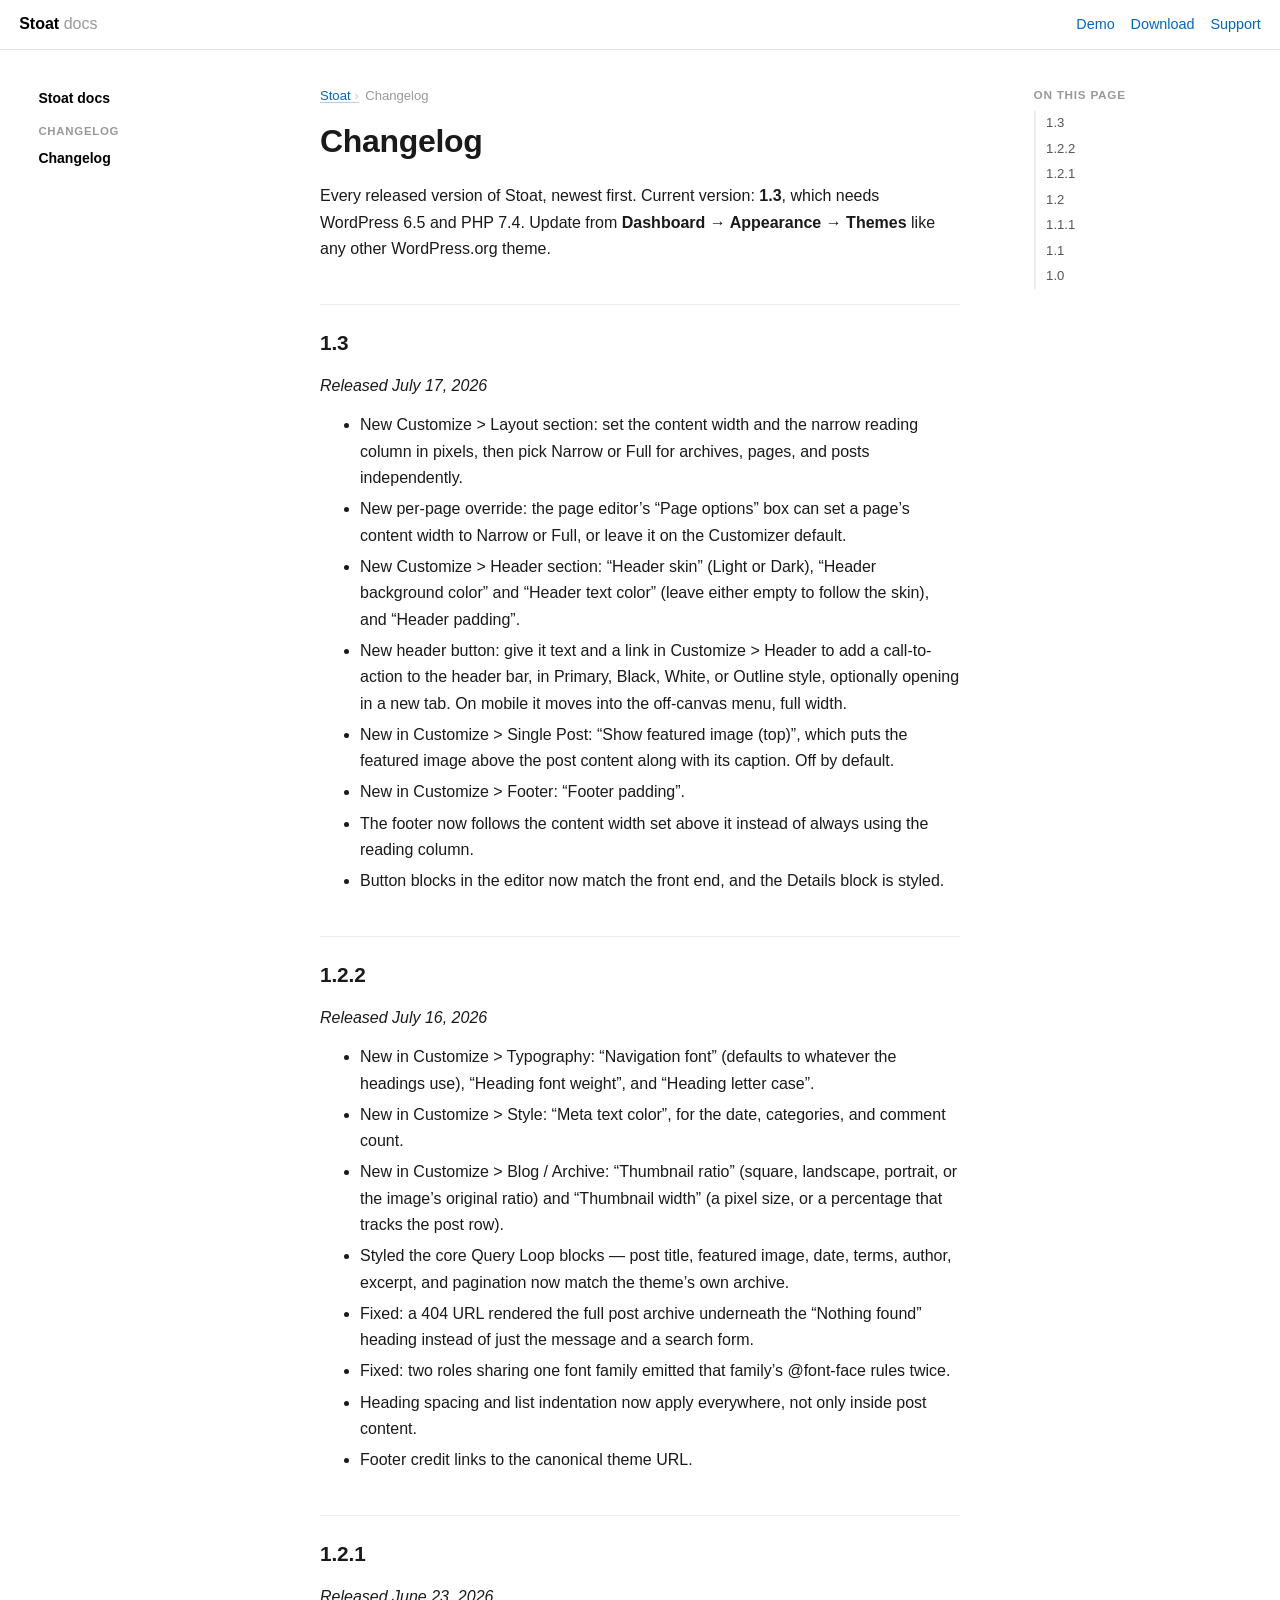
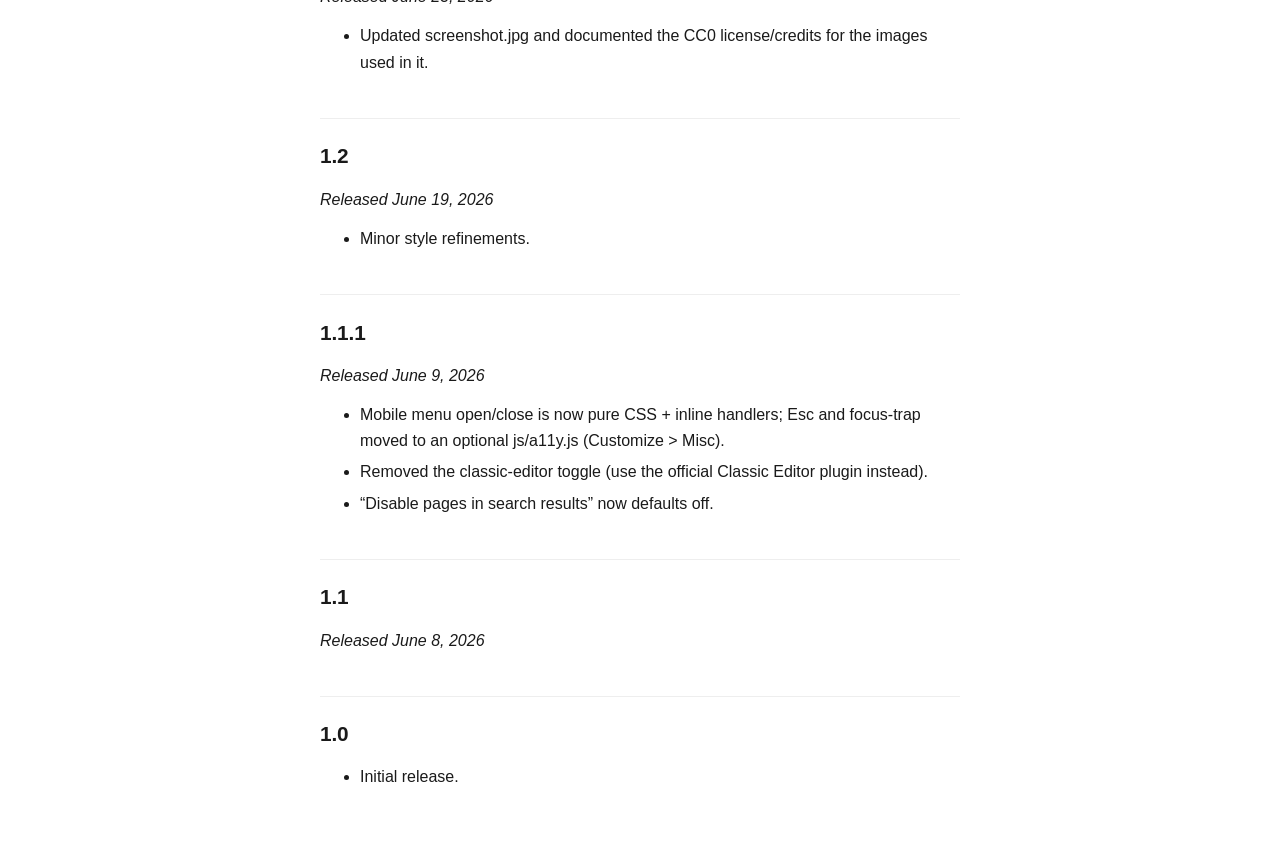
==== docs/changelog/index.html @ 67262708 "Add a changelog page" ====
<!doctype html><html lang=en><head><meta charset=utf-8><meta name=viewport content="width=device-width,initial-scale=1"><title>Changelog — Stoat docs</title><meta name=description content="Every released version of the Stoat theme, newest first."><link rel=canonical href="https://themedocs.github.io/stoat/changelog/"><meta property="og:title" content="Changelog — Stoat docs"><meta property="og:url" content="https://themedocs.github.io/stoat/changelog/"><meta property="og:type" content="article"><meta property="og:site_name" content="Stoat docs"><meta name="twitter:card" content="summary"><meta property="og:description" content="Every released version of the Stoat theme, newest first."><style>:root{--a:#1d4ed8}*{box-sizing:border-box}body{margin:0;font:16px/1.65 -apple-system,BlinkMacSystemFont,"Segoe UI",Roboto,sans-serif;color:#1a1a1a;background:#fff;-webkit-text-size-adjust:100%}a{color:#06c;text-decoration:none}a:hover{text-decoration:underline}.skip{position:absolute;left:-9999px}.skip:focus{left:.5em;top:.5em;z-index:9;background:#fff;padding:.4em .8em;border:1px solid #999}.bar{display:flex;align-items:center;gap:.8em;padding:.7em 1.2em;border-bottom:1px solid #e3e3e3;position:sticky;top:0;background:#fff;z-index:5}.bar .brand{color:#000;font-weight:600}.bar .brand span{color:#999;font-weight:400}.bar-links{margin-left:auto;display:flex;gap:1.1em;font-size:.9em}.jump{display:none}.wrap{display:grid;grid-template-columns:15em minmax(0,1fr) 13em;gap:2.6em;max-width:78em;margin:0 auto;padding:2.2em 1.4em 4em;align-items:start}main{grid-column:2;grid-row:1;max-width:40em;min-width:0}.wide main{grid-column:2/4;max-width:58em}.side{grid-column:1;grid-row:1;position:sticky;top:4.2em;max-height:calc(100vh - 6em);overflow-y:auto;font-size:.875em;line-height:1.75}.toc{grid-column:3;grid-row:1;position:sticky;top:4.2em;font-size:.82em;line-height:1.7}.side a{display:block;color:#444;padding:.1em 0}.side a:hover{color:#06c;text-decoration:none}.side a.on{color:#000;font-weight:600;box-shadow:-.7em 0 0 -.55em var(--a)}.side b{display:block;color:#999;font-size:.82em;text-transform:uppercase;letter-spacing:.06em;margin:1.5em 0 .3em;font-weight:600}.side b:first-of-type{margin-top:.8em}.side-home{font-weight:600;color:#000!important}.toc b{display:block;color:#999;font-size:.9em;text-transform:uppercase;letter-spacing:.06em;margin-bottom:.5em;font-weight:600}.toc a{display:block;color:#555;padding:.12em 0;border-left:2px solid #eee;padding-left:.8em}.toc a.sub{padding-left:1.6em}.toc a:hover{color:#06c;border-left-color:var(--a);text-decoration:none}.crumbs{font-size:.82em;color:#999;margin-bottom:1.1em;display:flex;gap:.5em;flex-wrap:wrap}.crumbs a::after,.crumbs span:not(:last-child)::after{content:" ›";color:#ccc}h1{font-size:2em;line-height:1.25;margin:0 0 .7em;letter-spacing:-.01em}h2{font-size:1.3em;margin:2em 0 .5em;padding-top:1em;border-top:1px solid #eee;letter-spacing:-.005em}h3{font-size:1.08em;margin:1.6em 0 .3em}p,ul,ol{margin:.8em 0}li{margin:.3em 0}main a{text-decoration:underline;text-underline-offset:2px;text-decoration-color:#bcd}blockquote{margin:1.1em 0;padding:.1em 0 .1em 1.1em;border-left:3px solid var(--a);color:#555}code{background:#f4f4f4;padding:.1em .35em;border-radius:3px;font-size:.88em}pre{background:#f8f8f8;border-left:2px solid #ddd;padding:.7em .9em;overflow-x:auto;font-size:.85em;line-height:1.5;margin:.9em 0}pre code{background:none;padding:0;font-size:1em}img{max-width:100%;height:auto;border:1px solid #eee}table{border-collapse:collapse;font-size:.9em;margin:1em 0;display:block;overflow-x:auto}th,td{border:1px solid #e3e3e3;padding:.4em .7em;text-align:left;vertical-align:top}th{background:#fafafa;font-weight:600}hr{border:0;border-top:1px solid #eee;margin:2.2em 0}kbd{border:1px solid #ccc;border-bottom-width:2px;border-radius:3px;padding:.05em .35em;font-size:.85em;background:#fafafa}.pager{display:flex;gap:1em;margin-top:3em;padding-top:1.2em;border-top:1px solid #eee;font-size:.92em}.pager a{flex:1;border:1px solid #e3e3e3;padding:.6em .9em;text-decoration:none;color:#000}.pager a:hover{border-color:var(--a)}.pager a span{display:block;font-size:.8em;color:#999}.pager .next{text-align:right;margin-left:auto}.cards{column-count:3;column-gap:2.4em;margin-top:2.4em}.card{break-inside:avoid;margin-bottom:1.9em}.wide main>p{max-width:40em}.card h2{font-size:.82em;text-transform:uppercase;letter-spacing:.06em;color:#999;border:0;margin:0 0 .4em;padding:0}.card a{display:block;font-size:.95em;padding:.1em 0;text-decoration:none}.card .more{color:#999;font-size:.88em}.picks{display:grid;gap:1em;margin-top:2em;max-width:34em}.pick{display:block;border:1px solid #e3e3e3;padding:1em 1.2em;text-decoration:none}.pick:hover{border-color:var(--a);text-decoration:none}.pick b{display:block;color:#000;font-size:1.1em}.pick span{color:#666;font-size:.92em}@media(max-width:64em){.wrap{grid-template-columns:minmax(0,1fr);gap:0;padding:1.4em 1.1em 3em}main,.wide main{grid-column:1;max-width:none}.cards{column-count:1}.toc{display:none}.side{grid-column:1;grid-row:2;position:static;max-height:none;margin-top:3em;padding-top:1.4em;border-top:1px solid #eee;font-size:1em;line-height:2}.side a.on{box-shadow:none;color:#000}.jump{display:block;font-size:.9em;color:#666}.bar{padding:.7em .9em}.bar-links{display:none}.jump{margin-left:auto}h1{font-size:1.6em}h2{font-size:1.2em}.pager{flex-direction:column}.pager .next{text-align:left;margin-left:0}}</style><script type="application/ld+json">{"@context":"https://schema.org","@type":"BreadcrumbList","itemListElement":[{"@type":"ListItem","position":1,"name":"Stoat","item":"https://themedocs.github.io/stoat/"},{"@type":"ListItem","position":2,"name":"Changelog"}]}</script><script async src="https://www.googletagmanager.com/gtag/js?id=G-YC7YN7JPV8"></script><script>window.dataLayer=window.dataLayer||[];function gtag(){dataLayer.push(arguments);}gtag('js',new Date());gtag('config','G-YC7YN7JPV8');</script></head><body><a class=skip href="#main">Skip to content</a><header class=bar><a class=brand href="/stoat/">Stoat <span>docs</span></a><nav class=bar-links><a href="https://stoat.themepreview.site/" rel=noopener target=_blank>Demo</a><a href="https://wordpress.org/themes/stoat/" rel=noopener target=_blank>Download</a><a href="https://wordpress.org/support/theme/stoat/">Support</a></nav><a class=jump href="#nav">All pages</a></header><div class="wrap"><main id=main><nav class=crumbs><a href="/stoat/">Stoat</a><span>Changelog</span></nav><h1>Changelog</h1><p>Every released version of Stoat, newest first. Current version: <strong>1.3</strong>, which
needs WordPress 6.5 and PHP 7.4. Update from <strong>Dashboard → Appearance → Themes</strong>
like any other WordPress.org theme.</p>
<h2 id="13">1.3</h2>
<p><em>Released July 17, 2026</em></p>
<ul>
<li>New Customize &gt; Layout section: set the content width and the narrow reading column in pixels, then pick Narrow or Full for archives, pages, and posts independently.</li>
<li>New per-page override: the page editor&rsquo;s &ldquo;Page options&rdquo; box can set a page&rsquo;s content width to Narrow or Full, or leave it on the Customizer default.</li>
<li>New Customize &gt; Header section: &ldquo;Header skin&rdquo; (Light or Dark), &ldquo;Header background color&rdquo; and &ldquo;Header text color&rdquo; (leave either empty to follow the skin), and &ldquo;Header padding&rdquo;.</li>
<li>New header button: give it text and a link in Customize &gt; Header to add a call-to-action to the header bar, in Primary, Black, White, or Outline style, optionally opening in a new tab. On mobile it moves into the off-canvas menu, full width.</li>
<li>New in Customize &gt; Single Post: &ldquo;Show featured image (top)&rdquo;, which puts the featured image above the post content along with its caption. Off by default.</li>
<li>New in Customize &gt; Footer: &ldquo;Footer padding&rdquo;.</li>
<li>The footer now follows the content width set above it instead of always using the reading column.</li>
<li>Button blocks in the editor now match the front end, and the Details block is styled.</li>
</ul>
<h2 id="122">1.2.2</h2>
<p><em>Released July 16, 2026</em></p>
<ul>
<li>New in Customize &gt; Typography: &ldquo;Navigation font&rdquo; (defaults to whatever the headings use), &ldquo;Heading font weight&rdquo;, and &ldquo;Heading letter case&rdquo;.</li>
<li>New in Customize &gt; Style: &ldquo;Meta text color&rdquo;, for the date, categories, and comment count.</li>
<li>New in Customize &gt; Blog / Archive: &ldquo;Thumbnail ratio&rdquo; (square, landscape, portrait, or the image&rsquo;s original ratio) and &ldquo;Thumbnail width&rdquo; (a pixel size, or a percentage that tracks the post row).</li>
<li>Styled the core Query Loop blocks — post title, featured image, date, terms, author, excerpt, and pagination now match the theme&rsquo;s own archive.</li>
<li>Fixed: a 404 URL rendered the full post archive underneath the &ldquo;Nothing found&rdquo; heading instead of just the message and a search form.</li>
<li>Fixed: two roles sharing one font family emitted that family&rsquo;s @font-face rules twice.</li>
<li>Heading spacing and list indentation now apply everywhere, not only inside post content.</li>
<li>Footer credit links to the canonical theme URL.</li>
</ul>
<h2 id="121">1.2.1</h2>
<p><em>Released June 23, 2026</em></p>
<ul>
<li>Updated screenshot.jpg and documented the CC0 license/credits for the images used in it.</li>
</ul>
<h2 id="12">1.2</h2>
<p><em>Released June 19, 2026</em></p>
<ul>
<li>Minor style refinements.</li>
</ul>
<h2 id="111">1.1.1</h2>
<p><em>Released June 9, 2026</em></p>
<ul>
<li>Mobile menu open/close is now pure CSS + inline handlers; Esc and focus-trap moved to an optional js/a11y.js (Customize &gt; Misc).</li>
<li>Removed the classic-editor toggle (use the official Classic Editor plugin instead).</li>
<li>&ldquo;Disable pages in search results&rdquo; now defaults off.</li>
</ul>
<h2 id="11">1.1</h2>
<p><em>Released June 8, 2026</em></p>
<h2 id="10">1.0</h2>
<ul>
<li>Initial release.</li>
</ul></main><nav class="side" id="nav" aria-label="Stoat documentation"><a class="side-home" href="/stoat/">Stoat docs</a><b>Changelog</b><a href="/stoat/changelog/" class=on aria-current="page">Changelog</a></nav><nav class="toc" aria-label="On this page"><b>On this page</b><a href="#13">1.3</a><a href="#122">1.2.2</a><a href="#121">1.2.1</a><a href="#12">1.2</a><a href="#111">1.1.1</a><a href="#11">1.1</a><a href="#10">1.0</a></nav></div></body></html>
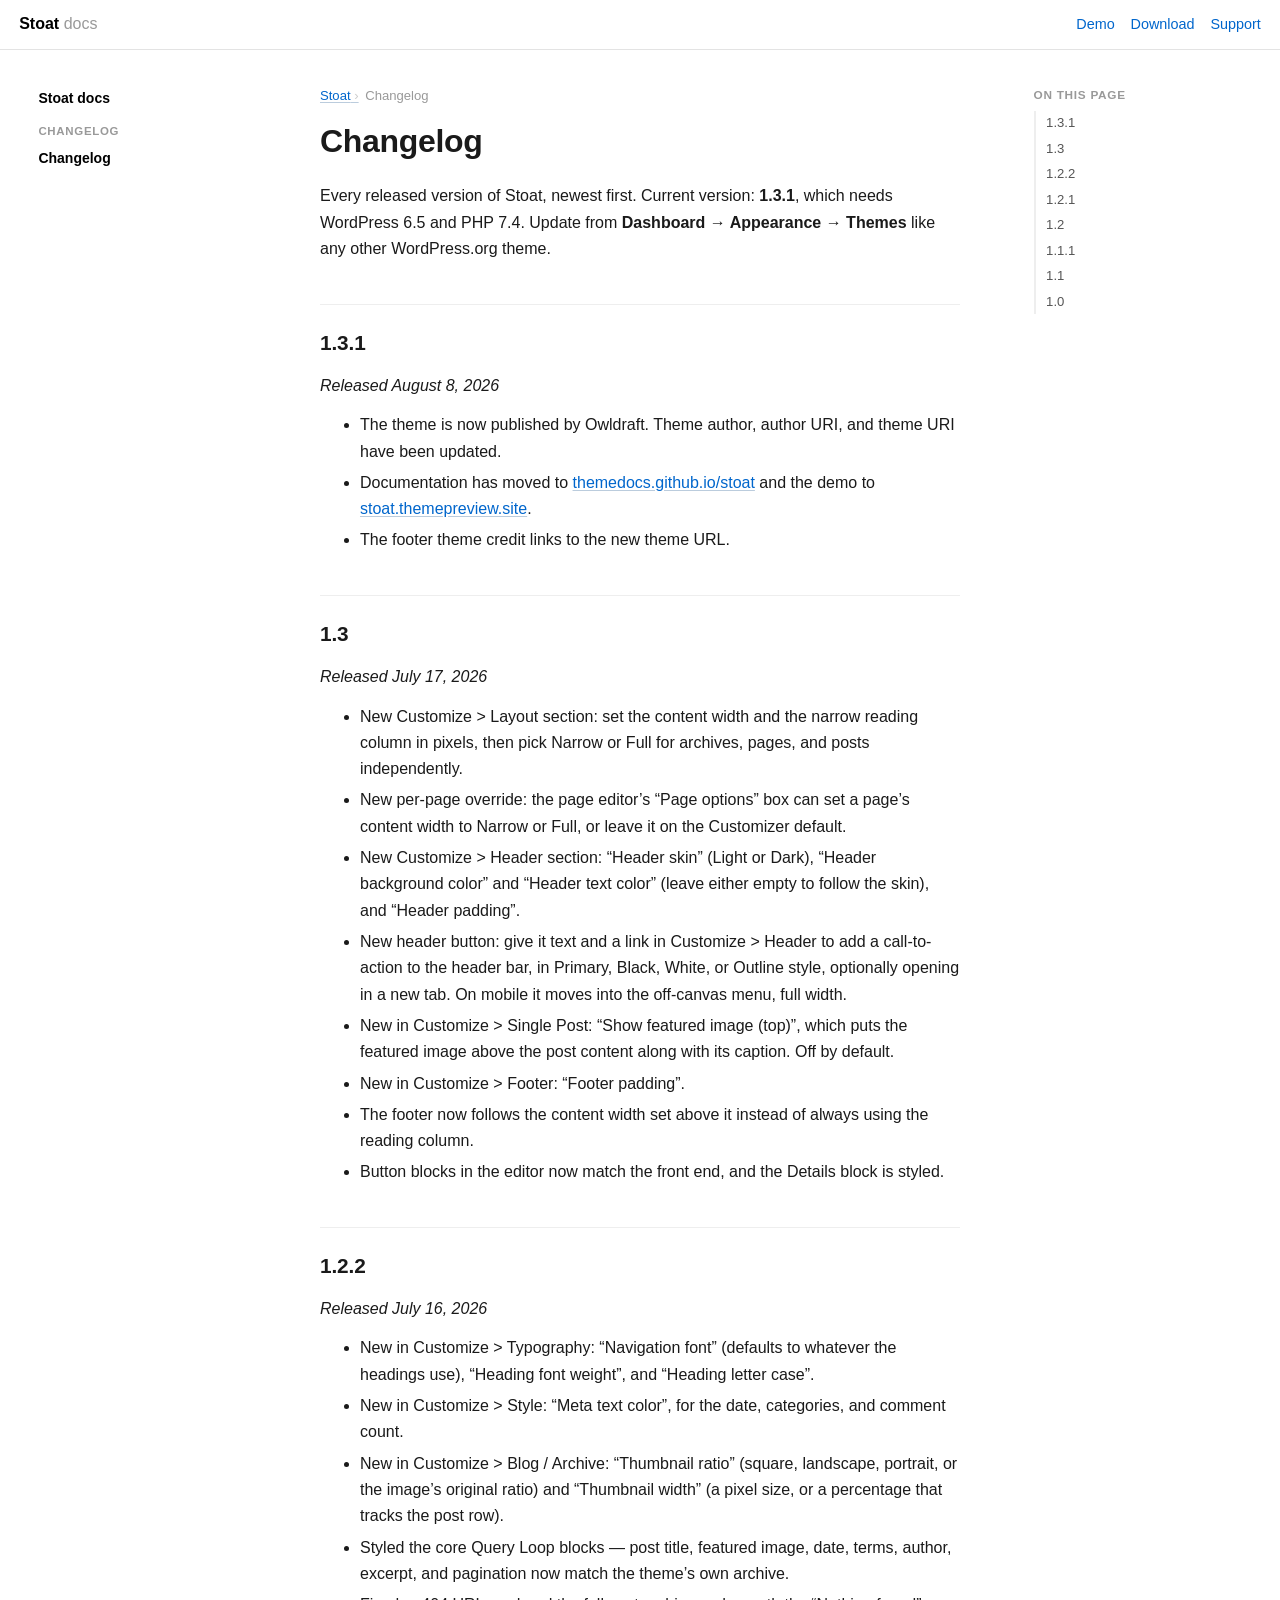
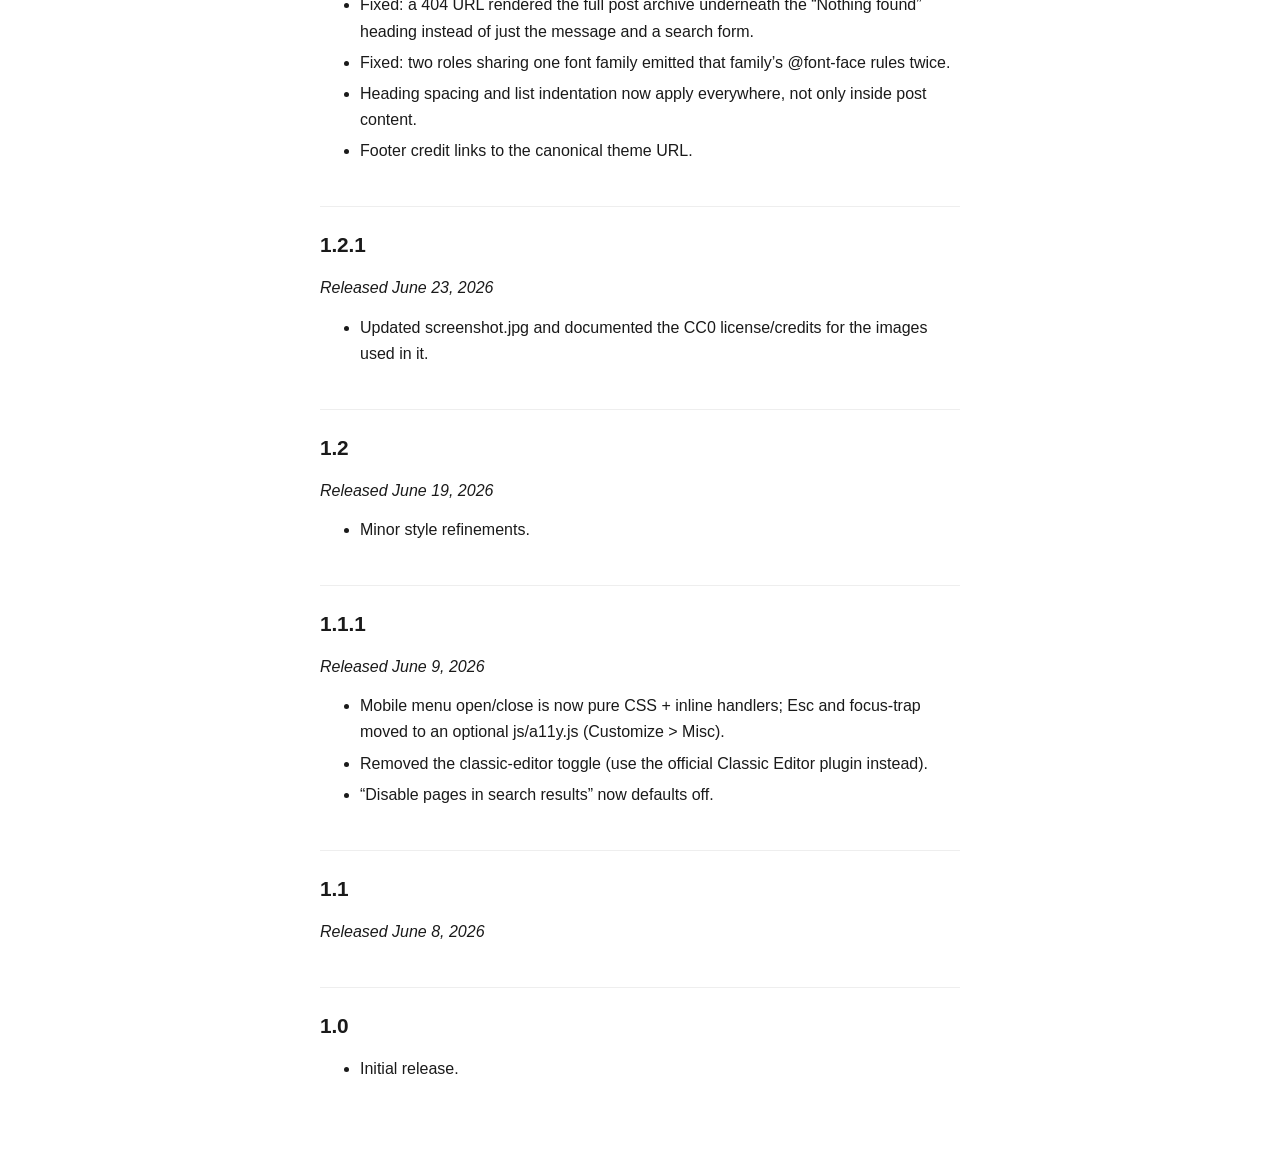
==== commit 46d4807a: "Changelog: add 1.3.1" ====
--- a/docs/changelog/index.html
+++ b/docs/changelog/index.html
@@ -1,6 +1,13 @@
-<!doctype html><html lang=en><head><meta charset=utf-8><meta name=viewport content="width=device-width,initial-scale=1"><title>Changelog — Stoat docs</title><meta name=description content="Every released version of the Stoat theme, newest first."><link rel=canonical href="https://themedocs.github.io/stoat/changelog/"><meta property="og:title" content="Changelog — Stoat docs"><meta property="og:url" content="https://themedocs.github.io/stoat/changelog/"><meta property="og:type" content="article"><meta property="og:site_name" content="Stoat docs"><meta name="twitter:card" content="summary"><meta property="og:description" content="Every released version of the Stoat theme, newest first."><style>:root{--a:#1d4ed8}*{box-sizing:border-box}body{margin:0;font:16px/1.65 -apple-system,BlinkMacSystemFont,"Segoe UI",Roboto,sans-serif;color:#1a1a1a;background:#fff;-webkit-text-size-adjust:100%}a{color:#06c;text-decoration:none}a:hover{text-decoration:underline}.skip{position:absolute;left:-9999px}.skip:focus{left:.5em;top:.5em;z-index:9;background:#fff;padding:.4em .8em;border:1px solid #999}.bar{display:flex;align-items:center;gap:.8em;padding:.7em 1.2em;border-bottom:1px solid #e3e3e3;position:sticky;top:0;background:#fff;z-index:5}.bar .brand{color:#000;font-weight:600}.bar .brand span{color:#999;font-weight:400}.bar-links{margin-left:auto;display:flex;gap:1.1em;font-size:.9em}.jump{display:none}.wrap{display:grid;grid-template-columns:15em minmax(0,1fr) 13em;gap:2.6em;max-width:78em;margin:0 auto;padding:2.2em 1.4em 4em;align-items:start}main{grid-column:2;grid-row:1;max-width:40em;min-width:0}.wide main{grid-column:2/4;max-width:58em}.side{grid-column:1;grid-row:1;position:sticky;top:4.2em;max-height:calc(100vh - 6em);overflow-y:auto;font-size:.875em;line-height:1.75}.toc{grid-column:3;grid-row:1;position:sticky;top:4.2em;font-size:.82em;line-height:1.7}.side a{display:block;color:#444;padding:.1em 0}.side a:hover{color:#06c;text-decoration:none}.side a.on{color:#000;font-weight:600;box-shadow:-.7em 0 0 -.55em var(--a)}.side b{display:block;color:#999;font-size:.82em;text-transform:uppercase;letter-spacing:.06em;margin:1.5em 0 .3em;font-weight:600}.side b:first-of-type{margin-top:.8em}.side-home{font-weight:600;color:#000!important}.toc b{display:block;color:#999;font-size:.9em;text-transform:uppercase;letter-spacing:.06em;margin-bottom:.5em;font-weight:600}.toc a{display:block;color:#555;padding:.12em 0;border-left:2px solid #eee;padding-left:.8em}.toc a.sub{padding-left:1.6em}.toc a:hover{color:#06c;border-left-color:var(--a);text-decoration:none}.crumbs{font-size:.82em;color:#999;margin-bottom:1.1em;display:flex;gap:.5em;flex-wrap:wrap}.crumbs a::after,.crumbs span:not(:last-child)::after{content:" ›";color:#ccc}h1{font-size:2em;line-height:1.25;margin:0 0 .7em;letter-spacing:-.01em}h2{font-size:1.3em;margin:2em 0 .5em;padding-top:1em;border-top:1px solid #eee;letter-spacing:-.005em}h3{font-size:1.08em;margin:1.6em 0 .3em}p,ul,ol{margin:.8em 0}li{margin:.3em 0}main a{text-decoration:underline;text-underline-offset:2px;text-decoration-color:#bcd}blockquote{margin:1.1em 0;padding:.1em 0 .1em 1.1em;border-left:3px solid var(--a);color:#555}code{background:#f4f4f4;padding:.1em .35em;border-radius:3px;font-size:.88em}pre{background:#f8f8f8;border-left:2px solid #ddd;padding:.7em .9em;overflow-x:auto;font-size:.85em;line-height:1.5;margin:.9em 0}pre code{background:none;padding:0;font-size:1em}img{max-width:100%;height:auto;border:1px solid #eee}table{border-collapse:collapse;font-size:.9em;margin:1em 0;display:block;overflow-x:auto}th,td{border:1px solid #e3e3e3;padding:.4em .7em;text-align:left;vertical-align:top}th{background:#fafafa;font-weight:600}hr{border:0;border-top:1px solid #eee;margin:2.2em 0}kbd{border:1px solid #ccc;border-bottom-width:2px;border-radius:3px;padding:.05em .35em;font-size:.85em;background:#fafafa}.pager{display:flex;gap:1em;margin-top:3em;padding-top:1.2em;border-top:1px solid #eee;font-size:.92em}.pager a{flex:1;border:1px solid #e3e3e3;padding:.6em .9em;text-decoration:none;color:#000}.pager a:hover{border-color:var(--a)}.pager a span{display:block;font-size:.8em;color:#999}.pager .next{text-align:right;margin-left:auto}.cards{column-count:3;column-gap:2.4em;margin-top:2.4em}.card{break-inside:avoid;margin-bottom:1.9em}.wide main>p{max-width:40em}.card h2{font-size:.82em;text-transform:uppercase;letter-spacing:.06em;color:#999;border:0;margin:0 0 .4em;padding:0}.card a{display:block;font-size:.95em;padding:.1em 0;text-decoration:none}.card .more{color:#999;font-size:.88em}.picks{display:grid;gap:1em;margin-top:2em;max-width:34em}.pick{display:block;border:1px solid #e3e3e3;padding:1em 1.2em;text-decoration:none}.pick:hover{border-color:var(--a);text-decoration:none}.pick b{display:block;color:#000;font-size:1.1em}.pick span{color:#666;font-size:.92em}@media(max-width:64em){.wrap{grid-template-columns:minmax(0,1fr);gap:0;padding:1.4em 1.1em 3em}main,.wide main{grid-column:1;max-width:none}.cards{column-count:1}.toc{display:none}.side{grid-column:1;grid-row:2;position:static;max-height:none;margin-top:3em;padding-top:1.4em;border-top:1px solid #eee;font-size:1em;line-height:2}.side a.on{box-shadow:none;color:#000}.jump{display:block;font-size:.9em;color:#666}.bar{padding:.7em .9em}.bar-links{display:none}.jump{margin-left:auto}h1{font-size:1.6em}h2{font-size:1.2em}.pager{flex-direction:column}.pager .next{text-align:left;margin-left:0}}</style><script type="application/ld+json">{"@context":"https://schema.org","@type":"BreadcrumbList","itemListElement":[{"@type":"ListItem","position":1,"name":"Stoat","item":"https://themedocs.github.io/stoat/"},{"@type":"ListItem","position":2,"name":"Changelog"}]}</script><script async src="https://www.googletagmanager.com/gtag/js?id=G-YC7YN7JPV8"></script><script>window.dataLayer=window.dataLayer||[];function gtag(){dataLayer.push(arguments);}gtag('js',new Date());gtag('config','G-YC7YN7JPV8');</script></head><body><a class=skip href="#main">Skip to content</a><header class=bar><a class=brand href="/stoat/">Stoat <span>docs</span></a><nav class=bar-links><a href="https://stoat.themepreview.site/" rel=noopener target=_blank>Demo</a><a href="https://wordpress.org/themes/stoat/" rel=noopener target=_blank>Download</a><a href="https://wordpress.org/support/theme/stoat/">Support</a></nav><a class=jump href="#nav">All pages</a></header><div class="wrap"><main id=main><nav class=crumbs><a href="/stoat/">Stoat</a><span>Changelog</span></nav><h1>Changelog</h1><p>Every released version of Stoat, newest first. Current version: <strong>1.3</strong>, which
+<!doctype html><html lang=en><head><meta charset=utf-8><meta name=viewport content="width=device-width,initial-scale=1"><title>Changelog — Stoat docs</title><meta name=description content="Every released version of the Stoat theme, newest first."><link rel=canonical href="https://themedocs.github.io/stoat/changelog/"><meta property="og:title" content="Changelog — Stoat docs"><meta property="og:url" content="https://themedocs.github.io/stoat/changelog/"><meta property="og:type" content="article"><meta property="og:site_name" content="Stoat docs"><meta name="twitter:card" content="summary"><meta property="og:description" content="Every released version of the Stoat theme, newest first."><style>:root{--a:#1d4ed8}*{box-sizing:border-box}body{margin:0;font:16px/1.65 -apple-system,BlinkMacSystemFont,"Segoe UI",Roboto,sans-serif;color:#1a1a1a;background:#fff;-webkit-text-size-adjust:100%}a{color:#06c;text-decoration:none}a:hover{text-decoration:underline}.skip{position:absolute;left:-9999px}.skip:focus{left:.5em;top:.5em;z-index:9;background:#fff;padding:.4em .8em;border:1px solid #999}.bar{display:flex;align-items:center;gap:.8em;padding:.7em 1.2em;border-bottom:1px solid #e3e3e3;position:sticky;top:0;background:#fff;z-index:5}.bar .brand{color:#000;font-weight:600}.bar .brand span{color:#999;font-weight:400}.bar-links{margin-left:auto;display:flex;gap:1.1em;font-size:.9em}.jump{display:none}.wrap{display:grid;grid-template-columns:15em minmax(0,1fr) 13em;gap:2.6em;max-width:78em;margin:0 auto;padding:2.2em 1.4em 4em;align-items:start}main{grid-column:2;grid-row:1;max-width:40em;min-width:0}.wide main{grid-column:2/4;max-width:58em}.side{grid-column:1;grid-row:1;position:sticky;top:4.2em;max-height:calc(100vh - 6em);overflow-y:auto;font-size:.875em;line-height:1.75}.toc{grid-column:3;grid-row:1;position:sticky;top:4.2em;font-size:.82em;line-height:1.7}.side a{display:block;color:#444;padding:.1em 0}.side a:hover{color:#06c;text-decoration:none}.side a.on{color:#000;font-weight:600;box-shadow:-.7em 0 0 -.55em var(--a)}.side b{display:block;color:#999;font-size:.82em;text-transform:uppercase;letter-spacing:.06em;margin:1.5em 0 .3em;font-weight:600}.side b:first-of-type{margin-top:.8em}.side-home{font-weight:600;color:#000!important}.toc b{display:block;color:#999;font-size:.9em;text-transform:uppercase;letter-spacing:.06em;margin-bottom:.5em;font-weight:600}.toc a{display:block;color:#555;padding:.12em 0;border-left:2px solid #eee;padding-left:.8em}.toc a.sub{padding-left:1.6em}.toc a:hover{color:#06c;border-left-color:var(--a);text-decoration:none}.crumbs{font-size:.82em;color:#999;margin-bottom:1.1em;display:flex;gap:.5em;flex-wrap:wrap}.crumbs a::after,.crumbs span:not(:last-child)::after{content:" ›";color:#ccc}h1{font-size:2em;line-height:1.25;margin:0 0 .7em;letter-spacing:-.01em}h2{font-size:1.3em;margin:2em 0 .5em;padding-top:1em;border-top:1px solid #eee;letter-spacing:-.005em}h3{font-size:1.08em;margin:1.6em 0 .3em}p,ul,ol{margin:.8em 0}li{margin:.3em 0}main a{text-decoration:underline;text-underline-offset:2px;text-decoration-color:#bcd}blockquote{margin:1.1em 0;padding:.1em 0 .1em 1.1em;border-left:3px solid var(--a);color:#555}code{background:#f4f4f4;padding:.1em .35em;border-radius:3px;font-size:.88em}pre{background:#f8f8f8;border-left:2px solid #ddd;padding:.7em .9em;overflow-x:auto;font-size:.85em;line-height:1.5;margin:.9em 0}pre code{background:none;padding:0;font-size:1em}img{max-width:100%;height:auto;border:1px solid #eee}table{border-collapse:collapse;font-size:.9em;margin:1em 0;display:block;overflow-x:auto}th,td{border:1px solid #e3e3e3;padding:.4em .7em;text-align:left;vertical-align:top}th{background:#fafafa;font-weight:600}hr{border:0;border-top:1px solid #eee;margin:2.2em 0}kbd{border:1px solid #ccc;border-bottom-width:2px;border-radius:3px;padding:.05em .35em;font-size:.85em;background:#fafafa}.pager{display:flex;gap:1em;margin-top:3em;padding-top:1.2em;border-top:1px solid #eee;font-size:.92em}.pager a{flex:1;border:1px solid #e3e3e3;padding:.6em .9em;text-decoration:none;color:#000}.pager a:hover{border-color:var(--a)}.pager a span{display:block;font-size:.8em;color:#999}.pager .next{text-align:right;margin-left:auto}.cards{column-count:3;column-gap:2.4em;margin-top:2.4em}.card{break-inside:avoid;margin-bottom:1.9em}.wide main>p{max-width:40em}.card h2{font-size:.82em;text-transform:uppercase;letter-spacing:.06em;color:#999;border:0;margin:0 0 .4em;padding:0}.card a{display:block;font-size:.95em;padding:.1em 0;text-decoration:none}.card .more{color:#999;font-size:.88em}.picks{display:grid;gap:1em;margin-top:2em;max-width:34em}.pick{display:block;border:1px solid #e3e3e3;padding:1em 1.2em;text-decoration:none}.pick:hover{border-color:var(--a);text-decoration:none}.pick b{display:block;color:#000;font-size:1.1em}.pick span{color:#666;font-size:.92em}@media(max-width:64em){.wrap{grid-template-columns:minmax(0,1fr);gap:0;padding:1.4em 1.1em 3em}main,.wide main{grid-column:1;max-width:none}.cards{column-count:1}.toc{display:none}.side{grid-column:1;grid-row:2;position:static;max-height:none;margin-top:3em;padding-top:1.4em;border-top:1px solid #eee;font-size:1em;line-height:2}.side a.on{box-shadow:none;color:#000}.jump{display:block;font-size:.9em;color:#666}.bar{padding:.7em .9em}.bar-links{display:none}.jump{margin-left:auto}h1{font-size:1.6em}h2{font-size:1.2em}.pager{flex-direction:column}.pager .next{text-align:left;margin-left:0}}</style><script type="application/ld+json">{"@context":"https://schema.org","@type":"BreadcrumbList","itemListElement":[{"@type":"ListItem","position":1,"name":"Stoat","item":"https://themedocs.github.io/stoat/"},{"@type":"ListItem","position":2,"name":"Changelog"}]}</script><script async src="https://www.googletagmanager.com/gtag/js?id=G-YC7YN7JPV8"></script><script>window.dataLayer=window.dataLayer||[];function gtag(){dataLayer.push(arguments);}gtag('js',new Date());gtag('config','G-YC7YN7JPV8');</script></head><body><a class=skip href="#main">Skip to content</a><header class=bar><a class=brand href="/stoat/">Stoat <span>docs</span></a><nav class=bar-links><a href="https://stoat.themepreview.site/" rel=noopener target=_blank>Demo</a><a href="https://wordpress.org/themes/stoat/" rel=noopener target=_blank>Download</a><a href="https://wordpress.org/support/theme/stoat/">Support</a></nav><a class=jump href="#nav">All pages</a></header><div class="wrap"><main id=main><nav class=crumbs><a href="/stoat/">Stoat</a><span>Changelog</span></nav><h1>Changelog</h1><p>Every released version of Stoat, newest first. Current version: <strong>1.3.1</strong>, which
 needs WordPress 6.5 and PHP 7.4. Update from <strong>Dashboard → Appearance → Themes</strong>
 like any other WordPress.org theme.</p>
+<h2 id="131">1.3.1</h2>
+<p><em>Released August 8, 2026</em></p>
+<ul>
+<li>The theme is now published by Owldraft. Theme author, author URI, and theme URI have been updated.</li>
+<li>Documentation has moved to <a href="https://themedocs.github.io/stoat/">themedocs.github.io/stoat</a> and the demo to <a href="https://stoat.themepreview.site">stoat.themepreview.site</a>.</li>
+<li>The footer theme credit links to the new theme URL.</li>
+</ul>
 <h2 id="13">1.3</h2>
 <p><em>Released July 17, 2026</em></p>
 <ul>
@@ -47,4 +54,4 @@
 <h2 id="10">1.0</h2>
 <ul>
 <li>Initial release.</li>
-</ul></main><nav class="side" id="nav" aria-label="Stoat documentation"><a class="side-home" href="/stoat/">Stoat docs</a><b>Changelog</b><a href="/stoat/changelog/" class=on aria-current="page">Changelog</a></nav><nav class="toc" aria-label="On this page"><b>On this page</b><a href="#13">1.3</a><a href="#122">1.2.2</a><a href="#121">1.2.1</a><a href="#12">1.2</a><a href="#111">1.1.1</a><a href="#11">1.1</a><a href="#10">1.0</a></nav></div></body></html>+</ul></main><nav class="side" id="nav" aria-label="Stoat documentation"><a class="side-home" href="/stoat/">Stoat docs</a><b>Changelog</b><a href="/stoat/changelog/" class=on aria-current="page">Changelog</a></nav><nav class="toc" aria-label="On this page"><b>On this page</b><a href="#131">1.3.1</a><a href="#13">1.3</a><a href="#122">1.2.2</a><a href="#121">1.2.1</a><a href="#12">1.2</a><a href="#111">1.1.1</a><a href="#11">1.1</a><a href="#10">1.0</a></nav></div></body></html>
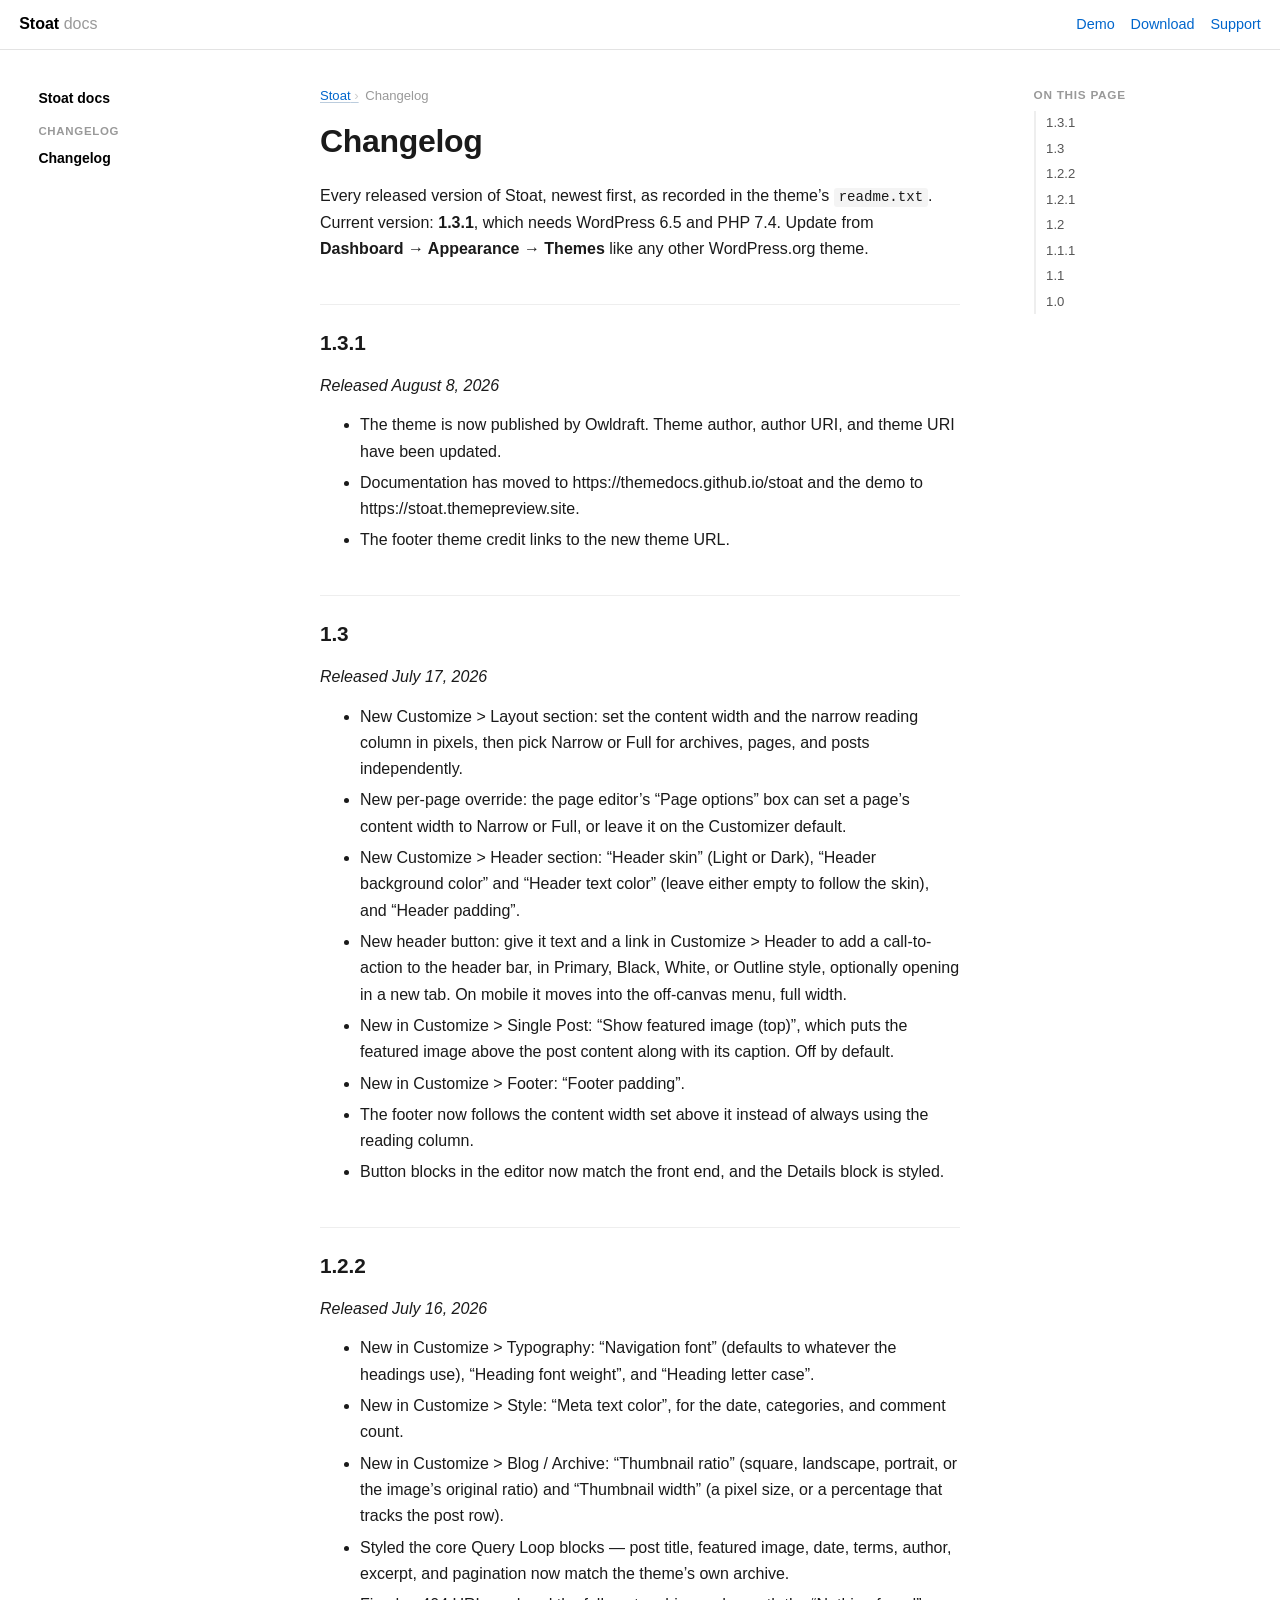
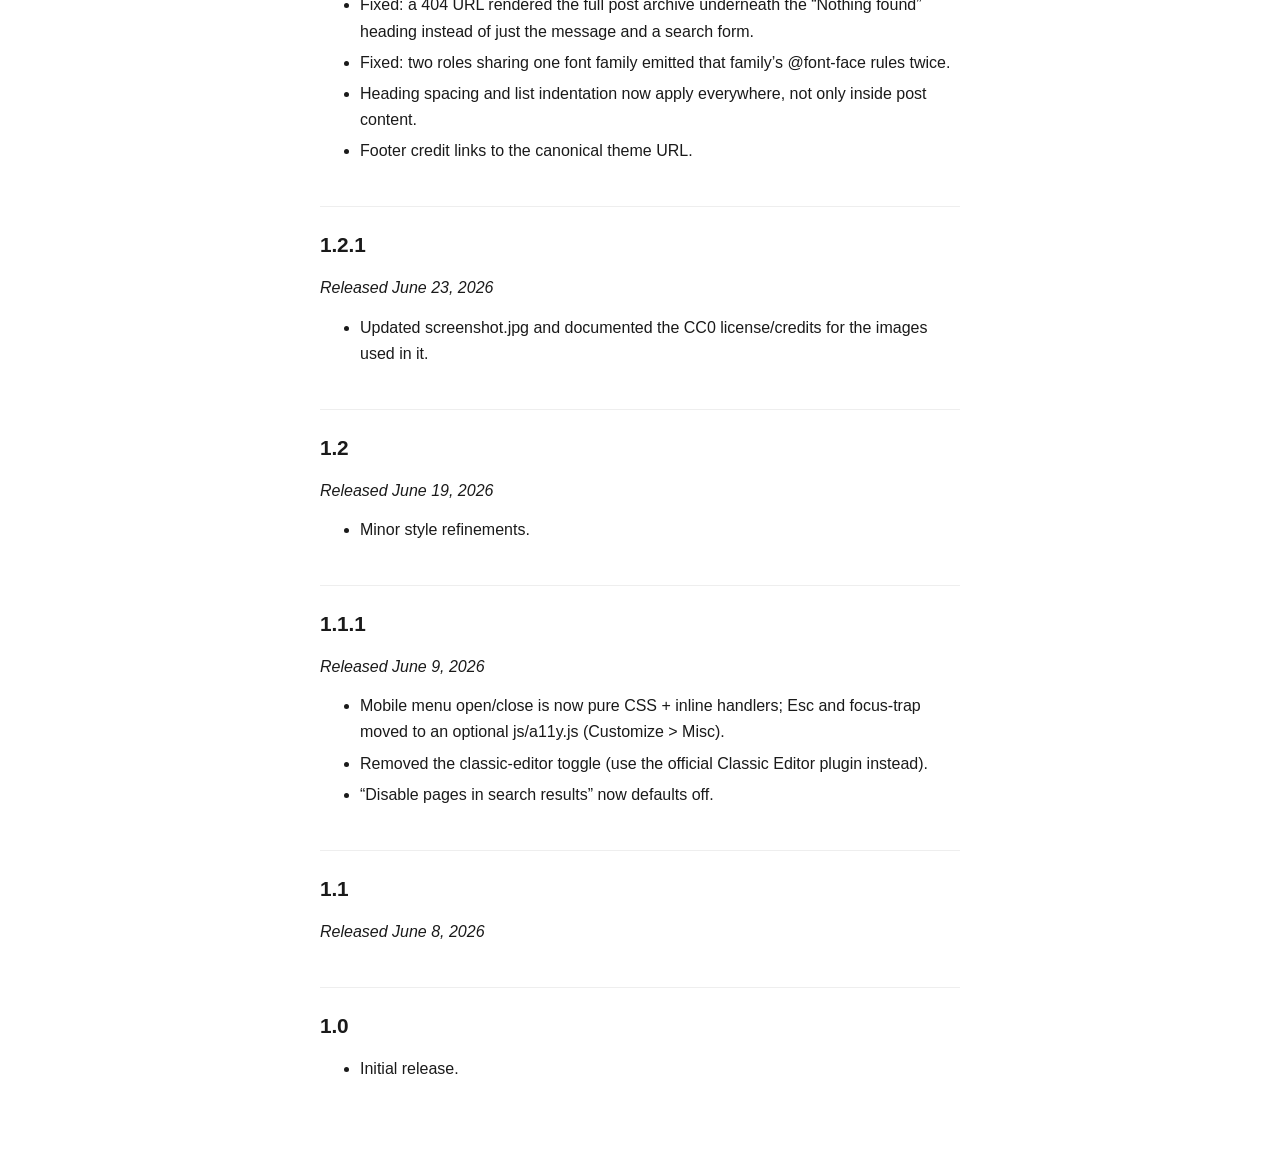
==== commit 8094e0f9: "Changelog: regenerate from the theme readme.txt" ====
--- a/docs/changelog/index.html
+++ b/docs/changelog/index.html
@@ -1,11 +1,12 @@
-<!doctype html><html lang=en><head><meta charset=utf-8><meta name=viewport content="width=device-width,initial-scale=1"><title>Changelog — Stoat docs</title><meta name=description content="Every released version of the Stoat theme, newest first."><link rel=canonical href="https://themedocs.github.io/stoat/changelog/"><meta property="og:title" content="Changelog — Stoat docs"><meta property="og:url" content="https://themedocs.github.io/stoat/changelog/"><meta property="og:type" content="article"><meta property="og:site_name" content="Stoat docs"><meta name="twitter:card" content="summary"><meta property="og:description" content="Every released version of the Stoat theme, newest first."><style>:root{--a:#1d4ed8}*{box-sizing:border-box}body{margin:0;font:16px/1.65 -apple-system,BlinkMacSystemFont,"Segoe UI",Roboto,sans-serif;color:#1a1a1a;background:#fff;-webkit-text-size-adjust:100%}a{color:#06c;text-decoration:none}a:hover{text-decoration:underline}.skip{position:absolute;left:-9999px}.skip:focus{left:.5em;top:.5em;z-index:9;background:#fff;padding:.4em .8em;border:1px solid #999}.bar{display:flex;align-items:center;gap:.8em;padding:.7em 1.2em;border-bottom:1px solid #e3e3e3;position:sticky;top:0;background:#fff;z-index:5}.bar .brand{color:#000;font-weight:600}.bar .brand span{color:#999;font-weight:400}.bar-links{margin-left:auto;display:flex;gap:1.1em;font-size:.9em}.jump{display:none}.wrap{display:grid;grid-template-columns:15em minmax(0,1fr) 13em;gap:2.6em;max-width:78em;margin:0 auto;padding:2.2em 1.4em 4em;align-items:start}main{grid-column:2;grid-row:1;max-width:40em;min-width:0}.wide main{grid-column:2/4;max-width:58em}.side{grid-column:1;grid-row:1;position:sticky;top:4.2em;max-height:calc(100vh - 6em);overflow-y:auto;font-size:.875em;line-height:1.75}.toc{grid-column:3;grid-row:1;position:sticky;top:4.2em;font-size:.82em;line-height:1.7}.side a{display:block;color:#444;padding:.1em 0}.side a:hover{color:#06c;text-decoration:none}.side a.on{color:#000;font-weight:600;box-shadow:-.7em 0 0 -.55em var(--a)}.side b{display:block;color:#999;font-size:.82em;text-transform:uppercase;letter-spacing:.06em;margin:1.5em 0 .3em;font-weight:600}.side b:first-of-type{margin-top:.8em}.side-home{font-weight:600;color:#000!important}.toc b{display:block;color:#999;font-size:.9em;text-transform:uppercase;letter-spacing:.06em;margin-bottom:.5em;font-weight:600}.toc a{display:block;color:#555;padding:.12em 0;border-left:2px solid #eee;padding-left:.8em}.toc a.sub{padding-left:1.6em}.toc a:hover{color:#06c;border-left-color:var(--a);text-decoration:none}.crumbs{font-size:.82em;color:#999;margin-bottom:1.1em;display:flex;gap:.5em;flex-wrap:wrap}.crumbs a::after,.crumbs span:not(:last-child)::after{content:" ›";color:#ccc}h1{font-size:2em;line-height:1.25;margin:0 0 .7em;letter-spacing:-.01em}h2{font-size:1.3em;margin:2em 0 .5em;padding-top:1em;border-top:1px solid #eee;letter-spacing:-.005em}h3{font-size:1.08em;margin:1.6em 0 .3em}p,ul,ol{margin:.8em 0}li{margin:.3em 0}main a{text-decoration:underline;text-underline-offset:2px;text-decoration-color:#bcd}blockquote{margin:1.1em 0;padding:.1em 0 .1em 1.1em;border-left:3px solid var(--a);color:#555}code{background:#f4f4f4;padding:.1em .35em;border-radius:3px;font-size:.88em}pre{background:#f8f8f8;border-left:2px solid #ddd;padding:.7em .9em;overflow-x:auto;font-size:.85em;line-height:1.5;margin:.9em 0}pre code{background:none;padding:0;font-size:1em}img{max-width:100%;height:auto;border:1px solid #eee}table{border-collapse:collapse;font-size:.9em;margin:1em 0;display:block;overflow-x:auto}th,td{border:1px solid #e3e3e3;padding:.4em .7em;text-align:left;vertical-align:top}th{background:#fafafa;font-weight:600}hr{border:0;border-top:1px solid #eee;margin:2.2em 0}kbd{border:1px solid #ccc;border-bottom-width:2px;border-radius:3px;padding:.05em .35em;font-size:.85em;background:#fafafa}.pager{display:flex;gap:1em;margin-top:3em;padding-top:1.2em;border-top:1px solid #eee;font-size:.92em}.pager a{flex:1;border:1px solid #e3e3e3;padding:.6em .9em;text-decoration:none;color:#000}.pager a:hover{border-color:var(--a)}.pager a span{display:block;font-size:.8em;color:#999}.pager .next{text-align:right;margin-left:auto}.cards{column-count:3;column-gap:2.4em;margin-top:2.4em}.card{break-inside:avoid;margin-bottom:1.9em}.wide main>p{max-width:40em}.card h2{font-size:.82em;text-transform:uppercase;letter-spacing:.06em;color:#999;border:0;margin:0 0 .4em;padding:0}.card a{display:block;font-size:.95em;padding:.1em 0;text-decoration:none}.card .more{color:#999;font-size:.88em}.picks{display:grid;gap:1em;margin-top:2em;max-width:34em}.pick{display:block;border:1px solid #e3e3e3;padding:1em 1.2em;text-decoration:none}.pick:hover{border-color:var(--a);text-decoration:none}.pick b{display:block;color:#000;font-size:1.1em}.pick span{color:#666;font-size:.92em}@media(max-width:64em){.wrap{grid-template-columns:minmax(0,1fr);gap:0;padding:1.4em 1.1em 3em}main,.wide main{grid-column:1;max-width:none}.cards{column-count:1}.toc{display:none}.side{grid-column:1;grid-row:2;position:static;max-height:none;margin-top:3em;padding-top:1.4em;border-top:1px solid #eee;font-size:1em;line-height:2}.side a.on{box-shadow:none;color:#000}.jump{display:block;font-size:.9em;color:#666}.bar{padding:.7em .9em}.bar-links{display:none}.jump{margin-left:auto}h1{font-size:1.6em}h2{font-size:1.2em}.pager{flex-direction:column}.pager .next{text-align:left;margin-left:0}}</style><script type="application/ld+json">{"@context":"https://schema.org","@type":"BreadcrumbList","itemListElement":[{"@type":"ListItem","position":1,"name":"Stoat","item":"https://themedocs.github.io/stoat/"},{"@type":"ListItem","position":2,"name":"Changelog"}]}</script><script async src="https://www.googletagmanager.com/gtag/js?id=G-YC7YN7JPV8"></script><script>window.dataLayer=window.dataLayer||[];function gtag(){dataLayer.push(arguments);}gtag('js',new Date());gtag('config','G-YC7YN7JPV8');</script></head><body><a class=skip href="#main">Skip to content</a><header class=bar><a class=brand href="/stoat/">Stoat <span>docs</span></a><nav class=bar-links><a href="https://stoat.themepreview.site/" rel=noopener target=_blank>Demo</a><a href="https://wordpress.org/themes/stoat/" rel=noopener target=_blank>Download</a><a href="https://wordpress.org/support/theme/stoat/">Support</a></nav><a class=jump href="#nav">All pages</a></header><div class="wrap"><main id=main><nav class=crumbs><a href="/stoat/">Stoat</a><span>Changelog</span></nav><h1>Changelog</h1><p>Every released version of Stoat, newest first. Current version: <strong>1.3.1</strong>, which
-needs WordPress 6.5 and PHP 7.4. Update from <strong>Dashboard → Appearance → Themes</strong>
-like any other WordPress.org theme.</p>
+<!doctype html><html lang=en><head><meta charset=utf-8><meta name=viewport content="width=device-width,initial-scale=1"><title>Changelog — Stoat docs</title><meta name=description content="Every released version of the Stoat theme, newest first."><link rel=canonical href="https://themedocs.github.io/stoat/changelog/"><meta property="og:title" content="Changelog — Stoat docs"><meta property="og:url" content="https://themedocs.github.io/stoat/changelog/"><meta property="og:type" content="article"><meta property="og:site_name" content="Stoat docs"><meta name="twitter:card" content="summary"><meta property="og:description" content="Every released version of the Stoat theme, newest first."><style>:root{--a:#1d4ed8}*{box-sizing:border-box}body{margin:0;font:16px/1.65 -apple-system,BlinkMacSystemFont,"Segoe UI",Roboto,sans-serif;color:#1a1a1a;background:#fff;-webkit-text-size-adjust:100%}a{color:#06c;text-decoration:none}a:hover{text-decoration:underline}.skip{position:absolute;left:-9999px}.skip:focus{left:.5em;top:.5em;z-index:9;background:#fff;padding:.4em .8em;border:1px solid #999}.bar{display:flex;align-items:center;gap:.8em;padding:.7em 1.2em;border-bottom:1px solid #e3e3e3;position:sticky;top:0;background:#fff;z-index:5}.bar .brand{color:#000;font-weight:600}.bar .brand span{color:#999;font-weight:400}.bar-links{margin-left:auto;display:flex;gap:1.1em;font-size:.9em}.jump{display:none}.wrap{display:grid;grid-template-columns:15em minmax(0,1fr) 13em;gap:2.6em;max-width:78em;margin:0 auto;padding:2.2em 1.4em 4em;align-items:start}main{grid-column:2;grid-row:1;max-width:40em;min-width:0}.wide main{grid-column:2/4;max-width:58em}.side{grid-column:1;grid-row:1;position:sticky;top:4.2em;max-height:calc(100vh - 6em);overflow-y:auto;font-size:.875em;line-height:1.75}.toc{grid-column:3;grid-row:1;position:sticky;top:4.2em;font-size:.82em;line-height:1.7}.side a{display:block;color:#444;padding:.1em 0}.side a:hover{color:#06c;text-decoration:none}.side a.on{color:#000;font-weight:600;box-shadow:-.7em 0 0 -.55em var(--a)}.side b{display:block;color:#999;font-size:.82em;text-transform:uppercase;letter-spacing:.06em;margin:1.5em 0 .3em;font-weight:600}.side b:first-of-type{margin-top:.8em}.side-home{font-weight:600;color:#000!important}.toc b{display:block;color:#999;font-size:.9em;text-transform:uppercase;letter-spacing:.06em;margin-bottom:.5em;font-weight:600}.toc a{display:block;color:#555;padding:.12em 0;border-left:2px solid #eee;padding-left:.8em}.toc a.sub{padding-left:1.6em}.toc a:hover{color:#06c;border-left-color:var(--a);text-decoration:none}.crumbs{font-size:.82em;color:#999;margin-bottom:1.1em;display:flex;gap:.5em;flex-wrap:wrap}.crumbs a::after,.crumbs span:not(:last-child)::after{content:" ›";color:#ccc}h1{font-size:2em;line-height:1.25;margin:0 0 .7em;letter-spacing:-.01em}h2{font-size:1.3em;margin:2em 0 .5em;padding-top:1em;border-top:1px solid #eee;letter-spacing:-.005em}h3{font-size:1.08em;margin:1.6em 0 .3em}p,ul,ol{margin:.8em 0}li{margin:.3em 0}main a{text-decoration:underline;text-underline-offset:2px;text-decoration-color:#bcd}blockquote{margin:1.1em 0;padding:.1em 0 .1em 1.1em;border-left:3px solid var(--a);color:#555}code{background:#f4f4f4;padding:.1em .35em;border-radius:3px;font-size:.88em}pre{background:#f8f8f8;border-left:2px solid #ddd;padding:.7em .9em;overflow-x:auto;font-size:.85em;line-height:1.5;margin:.9em 0}pre code{background:none;padding:0;font-size:1em}img{max-width:100%;height:auto;border:1px solid #eee}table{border-collapse:collapse;font-size:.9em;margin:1em 0;display:block;overflow-x:auto}th,td{border:1px solid #e3e3e3;padding:.4em .7em;text-align:left;vertical-align:top}th{background:#fafafa;font-weight:600}hr{border:0;border-top:1px solid #eee;margin:2.2em 0}kbd{border:1px solid #ccc;border-bottom-width:2px;border-radius:3px;padding:.05em .35em;font-size:.85em;background:#fafafa}.pager{display:flex;gap:1em;margin-top:3em;padding-top:1.2em;border-top:1px solid #eee;font-size:.92em}.pager a{flex:1;border:1px solid #e3e3e3;padding:.6em .9em;text-decoration:none;color:#000}.pager a:hover{border-color:var(--a)}.pager a span{display:block;font-size:.8em;color:#999}.pager .next{text-align:right;margin-left:auto}.cards{column-count:3;column-gap:2.4em;margin-top:2.4em}.card{break-inside:avoid;margin-bottom:1.9em}.wide main>p{max-width:40em}.card h2{font-size:.82em;text-transform:uppercase;letter-spacing:.06em;color:#999;border:0;margin:0 0 .4em;padding:0}.card a{display:block;font-size:.95em;padding:.1em 0;text-decoration:none}.card .more{color:#999;font-size:.88em}.picks{display:grid;gap:1em;margin-top:2em;max-width:34em}.pick{display:block;border:1px solid #e3e3e3;padding:1em 1.2em;text-decoration:none}.pick:hover{border-color:var(--a);text-decoration:none}.pick b{display:block;color:#000;font-size:1.1em}.pick span{color:#666;font-size:.92em}@media(max-width:64em){.wrap{grid-template-columns:minmax(0,1fr);gap:0;padding:1.4em 1.1em 3em}main,.wide main{grid-column:1;max-width:none}.cards{column-count:1}.toc{display:none}.side{grid-column:1;grid-row:2;position:static;max-height:none;margin-top:3em;padding-top:1.4em;border-top:1px solid #eee;font-size:1em;line-height:2}.side a.on{box-shadow:none;color:#000}.jump{display:block;font-size:.9em;color:#666}.bar{padding:.7em .9em}.bar-links{display:none}.jump{margin-left:auto}h1{font-size:1.6em}h2{font-size:1.2em}.pager{flex-direction:column}.pager .next{text-align:left;margin-left:0}}</style><script type="application/ld+json">{"@context":"https://schema.org","@type":"BreadcrumbList","itemListElement":[{"@type":"ListItem","position":1,"name":"Stoat","item":"https://themedocs.github.io/stoat/"},{"@type":"ListItem","position":2,"name":"Changelog"}]}</script><script async src="https://www.googletagmanager.com/gtag/js?id=G-YC7YN7JPV8"></script><script>window.dataLayer=window.dataLayer||[];function gtag(){dataLayer.push(arguments);}gtag('js',new Date());gtag('config','G-YC7YN7JPV8');</script></head><body><a class=skip href="#main">Skip to content</a><header class=bar><a class=brand href="/stoat/">Stoat <span>docs</span></a><nav class=bar-links><a href="https://stoat.themepreview.site/" rel=noopener target=_blank>Demo</a><a href="https://wordpress.org/themes/stoat/" rel=noopener target=_blank>Download</a><a href="https://wordpress.org/support/theme/stoat/">Support</a></nav><a class=jump href="#nav">All pages</a></header><div class="wrap"><main id=main><nav class=crumbs><a href="/stoat/">Stoat</a><span>Changelog</span></nav><h1>Changelog</h1><p>Every released version of Stoat, newest first, as recorded in the theme&rsquo;s
+<code>readme.txt</code>. Current version: <strong>1.3.1</strong>, which needs WordPress 6.5 and PHP 7.4.
+Update from <strong>Dashboard → Appearance → Themes</strong> like any other WordPress.org
+theme.</p>
 <h2 id="131">1.3.1</h2>
 <p><em>Released August 8, 2026</em></p>
 <ul>
 <li>The theme is now published by Owldraft. Theme author, author URI, and theme URI have been updated.</li>
-<li>Documentation has moved to <a href="https://themedocs.github.io/stoat/">themedocs.github.io/stoat</a> and the demo to <a href="https://stoat.themepreview.site">stoat.themepreview.site</a>.</li>
+<li>Documentation has moved to https://themedocs.github.io/stoat and the demo to https://stoat.themepreview.site.</li>
 <li>The footer theme credit links to the new theme URL.</li>
 </ul>
 <h2 id="13">1.3</h2>
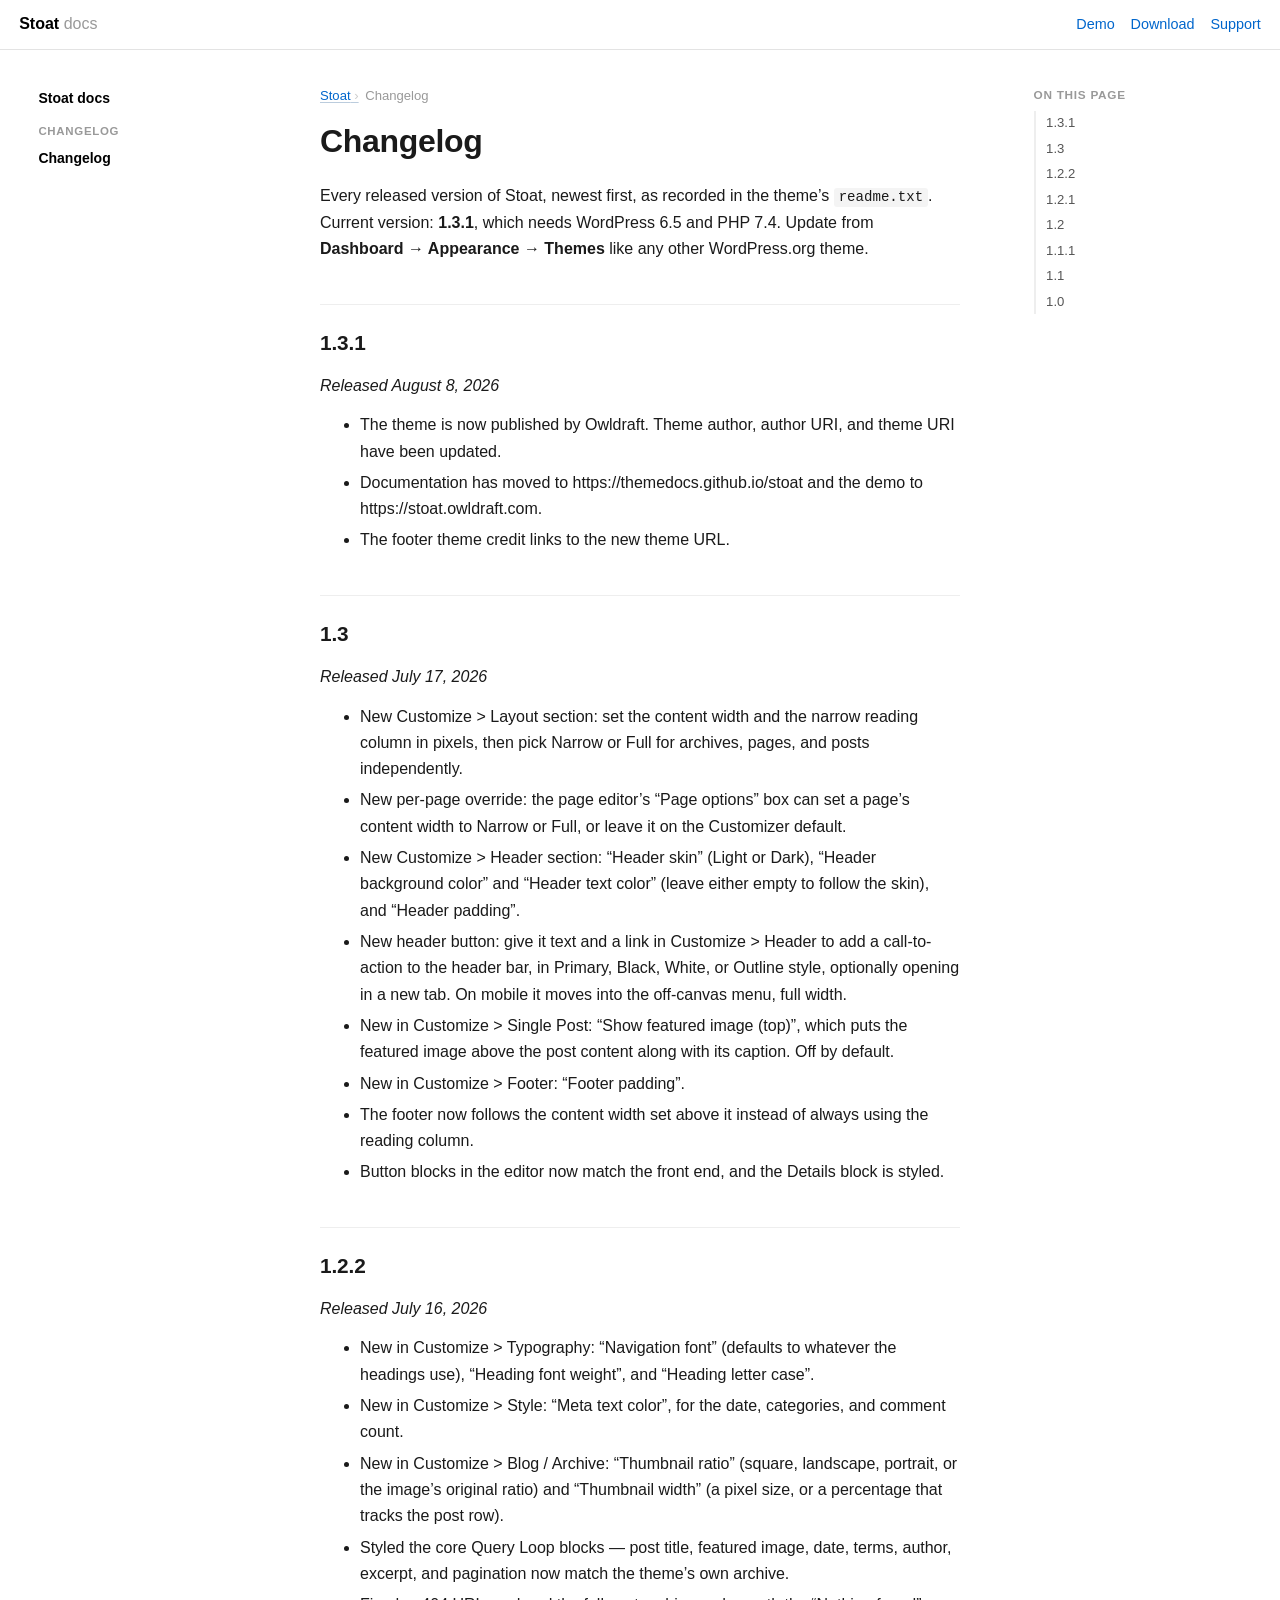
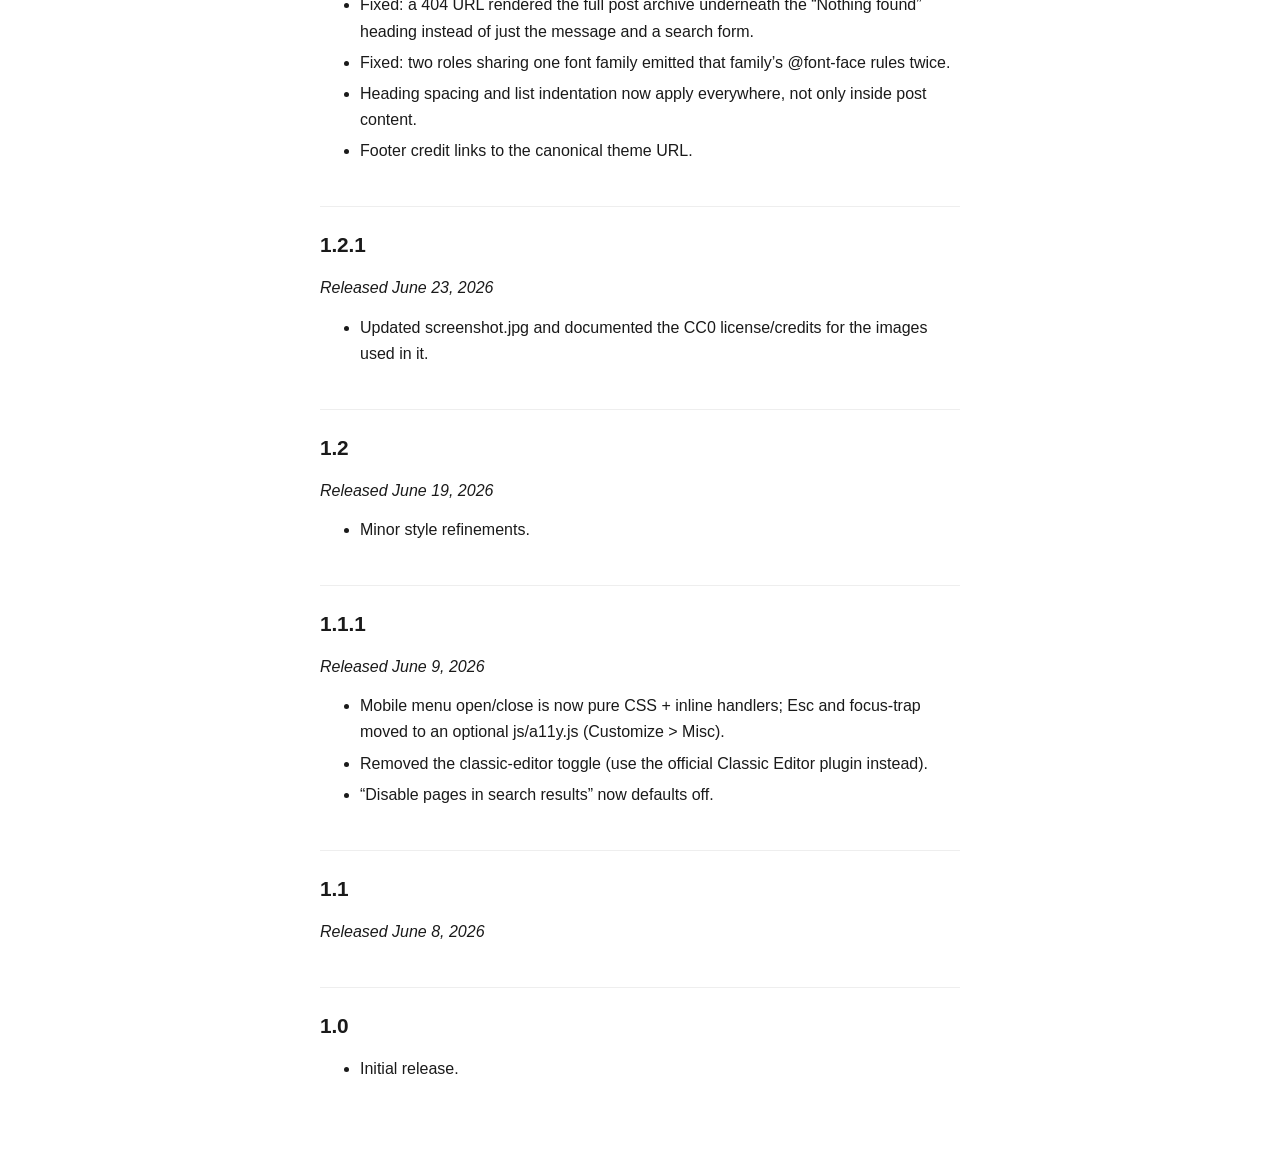
==== commit 07d5b4c1: "Demo has moved to stoat.owldraft.com" ====
--- a/docs/changelog/index.html
+++ b/docs/changelog/index.html
@@ -1,4 +1,4 @@
-<!doctype html><html lang=en><head><meta charset=utf-8><meta name=viewport content="width=device-width,initial-scale=1"><title>Changelog — Stoat docs</title><meta name=description content="Every released version of the Stoat theme, newest first."><link rel=canonical href="https://themedocs.github.io/stoat/changelog/"><meta property="og:title" content="Changelog — Stoat docs"><meta property="og:url" content="https://themedocs.github.io/stoat/changelog/"><meta property="og:type" content="article"><meta property="og:site_name" content="Stoat docs"><meta name="twitter:card" content="summary"><meta property="og:description" content="Every released version of the Stoat theme, newest first."><style>:root{--a:#1d4ed8}*{box-sizing:border-box}body{margin:0;font:16px/1.65 -apple-system,BlinkMacSystemFont,"Segoe UI",Roboto,sans-serif;color:#1a1a1a;background:#fff;-webkit-text-size-adjust:100%}a{color:#06c;text-decoration:none}a:hover{text-decoration:underline}.skip{position:absolute;left:-9999px}.skip:focus{left:.5em;top:.5em;z-index:9;background:#fff;padding:.4em .8em;border:1px solid #999}.bar{display:flex;align-items:center;gap:.8em;padding:.7em 1.2em;border-bottom:1px solid #e3e3e3;position:sticky;top:0;background:#fff;z-index:5}.bar .brand{color:#000;font-weight:600}.bar .brand span{color:#999;font-weight:400}.bar-links{margin-left:auto;display:flex;gap:1.1em;font-size:.9em}.jump{display:none}.wrap{display:grid;grid-template-columns:15em minmax(0,1fr) 13em;gap:2.6em;max-width:78em;margin:0 auto;padding:2.2em 1.4em 4em;align-items:start}main{grid-column:2;grid-row:1;max-width:40em;min-width:0}.wide main{grid-column:2/4;max-width:58em}.side{grid-column:1;grid-row:1;position:sticky;top:4.2em;max-height:calc(100vh - 6em);overflow-y:auto;font-size:.875em;line-height:1.75}.toc{grid-column:3;grid-row:1;position:sticky;top:4.2em;font-size:.82em;line-height:1.7}.side a{display:block;color:#444;padding:.1em 0}.side a:hover{color:#06c;text-decoration:none}.side a.on{color:#000;font-weight:600;box-shadow:-.7em 0 0 -.55em var(--a)}.side b{display:block;color:#999;font-size:.82em;text-transform:uppercase;letter-spacing:.06em;margin:1.5em 0 .3em;font-weight:600}.side b:first-of-type{margin-top:.8em}.side-home{font-weight:600;color:#000!important}.toc b{display:block;color:#999;font-size:.9em;text-transform:uppercase;letter-spacing:.06em;margin-bottom:.5em;font-weight:600}.toc a{display:block;color:#555;padding:.12em 0;border-left:2px solid #eee;padding-left:.8em}.toc a.sub{padding-left:1.6em}.toc a:hover{color:#06c;border-left-color:var(--a);text-decoration:none}.crumbs{font-size:.82em;color:#999;margin-bottom:1.1em;display:flex;gap:.5em;flex-wrap:wrap}.crumbs a::after,.crumbs span:not(:last-child)::after{content:" ›";color:#ccc}h1{font-size:2em;line-height:1.25;margin:0 0 .7em;letter-spacing:-.01em}h2{font-size:1.3em;margin:2em 0 .5em;padding-top:1em;border-top:1px solid #eee;letter-spacing:-.005em}h3{font-size:1.08em;margin:1.6em 0 .3em}p,ul,ol{margin:.8em 0}li{margin:.3em 0}main a{text-decoration:underline;text-underline-offset:2px;text-decoration-color:#bcd}blockquote{margin:1.1em 0;padding:.1em 0 .1em 1.1em;border-left:3px solid var(--a);color:#555}code{background:#f4f4f4;padding:.1em .35em;border-radius:3px;font-size:.88em}pre{background:#f8f8f8;border-left:2px solid #ddd;padding:.7em .9em;overflow-x:auto;font-size:.85em;line-height:1.5;margin:.9em 0}pre code{background:none;padding:0;font-size:1em}img{max-width:100%;height:auto;border:1px solid #eee}table{border-collapse:collapse;font-size:.9em;margin:1em 0;display:block;overflow-x:auto}th,td{border:1px solid #e3e3e3;padding:.4em .7em;text-align:left;vertical-align:top}th{background:#fafafa;font-weight:600}hr{border:0;border-top:1px solid #eee;margin:2.2em 0}kbd{border:1px solid #ccc;border-bottom-width:2px;border-radius:3px;padding:.05em .35em;font-size:.85em;background:#fafafa}.pager{display:flex;gap:1em;margin-top:3em;padding-top:1.2em;border-top:1px solid #eee;font-size:.92em}.pager a{flex:1;border:1px solid #e3e3e3;padding:.6em .9em;text-decoration:none;color:#000}.pager a:hover{border-color:var(--a)}.pager a span{display:block;font-size:.8em;color:#999}.pager .next{text-align:right;margin-left:auto}.cards{column-count:3;column-gap:2.4em;margin-top:2.4em}.card{break-inside:avoid;margin-bottom:1.9em}.wide main>p{max-width:40em}.card h2{font-size:.82em;text-transform:uppercase;letter-spacing:.06em;color:#999;border:0;margin:0 0 .4em;padding:0}.card a{display:block;font-size:.95em;padding:.1em 0;text-decoration:none}.card .more{color:#999;font-size:.88em}.picks{display:grid;gap:1em;margin-top:2em;max-width:34em}.pick{display:block;border:1px solid #e3e3e3;padding:1em 1.2em;text-decoration:none}.pick:hover{border-color:var(--a);text-decoration:none}.pick b{display:block;color:#000;font-size:1.1em}.pick span{color:#666;font-size:.92em}@media(max-width:64em){.wrap{grid-template-columns:minmax(0,1fr);gap:0;padding:1.4em 1.1em 3em}main,.wide main{grid-column:1;max-width:none}.cards{column-count:1}.toc{display:none}.side{grid-column:1;grid-row:2;position:static;max-height:none;margin-top:3em;padding-top:1.4em;border-top:1px solid #eee;font-size:1em;line-height:2}.side a.on{box-shadow:none;color:#000}.jump{display:block;font-size:.9em;color:#666}.bar{padding:.7em .9em}.bar-links{display:none}.jump{margin-left:auto}h1{font-size:1.6em}h2{font-size:1.2em}.pager{flex-direction:column}.pager .next{text-align:left;margin-left:0}}</style><script type="application/ld+json">{"@context":"https://schema.org","@type":"BreadcrumbList","itemListElement":[{"@type":"ListItem","position":1,"name":"Stoat","item":"https://themedocs.github.io/stoat/"},{"@type":"ListItem","position":2,"name":"Changelog"}]}</script><script async src="https://www.googletagmanager.com/gtag/js?id=G-YC7YN7JPV8"></script><script>window.dataLayer=window.dataLayer||[];function gtag(){dataLayer.push(arguments);}gtag('js',new Date());gtag('config','G-YC7YN7JPV8');</script></head><body><a class=skip href="#main">Skip to content</a><header class=bar><a class=brand href="/stoat/">Stoat <span>docs</span></a><nav class=bar-links><a href="https://stoat.themepreview.site/" rel=noopener target=_blank>Demo</a><a href="https://wordpress.org/themes/stoat/" rel=noopener target=_blank>Download</a><a href="https://wordpress.org/support/theme/stoat/">Support</a></nav><a class=jump href="#nav">All pages</a></header><div class="wrap"><main id=main><nav class=crumbs><a href="/stoat/">Stoat</a><span>Changelog</span></nav><h1>Changelog</h1><p>Every released version of Stoat, newest first, as recorded in the theme&rsquo;s
+<!doctype html><html lang=en><head><meta charset=utf-8><meta name=viewport content="width=device-width,initial-scale=1"><title>Changelog — Stoat docs</title><meta name=description content="Every released version of the Stoat theme, newest first."><link rel=canonical href="https://themedocs.github.io/stoat/changelog/"><meta property="og:title" content="Changelog — Stoat docs"><meta property="og:url" content="https://themedocs.github.io/stoat/changelog/"><meta property="og:type" content="article"><meta property="og:site_name" content="Stoat docs"><meta name="twitter:card" content="summary"><meta property="og:description" content="Every released version of the Stoat theme, newest first."><style>:root{--a:#1d4ed8}*{box-sizing:border-box}body{margin:0;font:16px/1.65 -apple-system,BlinkMacSystemFont,"Segoe UI",Roboto,sans-serif;color:#1a1a1a;background:#fff;-webkit-text-size-adjust:100%}a{color:#06c;text-decoration:none}a:hover{text-decoration:underline}.skip{position:absolute;left:-9999px}.skip:focus{left:.5em;top:.5em;z-index:9;background:#fff;padding:.4em .8em;border:1px solid #999}.bar{display:flex;align-items:center;gap:.8em;padding:.7em 1.2em;border-bottom:1px solid #e3e3e3;position:sticky;top:0;background:#fff;z-index:5}.bar .brand{color:#000;font-weight:600}.bar .brand span{color:#999;font-weight:400}.bar-links{margin-left:auto;display:flex;gap:1.1em;font-size:.9em}.jump{display:none}.wrap{display:grid;grid-template-columns:15em minmax(0,1fr) 13em;gap:2.6em;max-width:78em;margin:0 auto;padding:2.2em 1.4em 4em;align-items:start}main{grid-column:2;grid-row:1;max-width:40em;min-width:0}.wide main{grid-column:2/4;max-width:58em}.side{grid-column:1;grid-row:1;position:sticky;top:4.2em;max-height:calc(100vh - 6em);overflow-y:auto;font-size:.875em;line-height:1.75}.toc{grid-column:3;grid-row:1;position:sticky;top:4.2em;font-size:.82em;line-height:1.7}.side a{display:block;color:#444;padding:.1em 0}.side a:hover{color:#06c;text-decoration:none}.side a.on{color:#000;font-weight:600;box-shadow:-.7em 0 0 -.55em var(--a)}.side b{display:block;color:#999;font-size:.82em;text-transform:uppercase;letter-spacing:.06em;margin:1.5em 0 .3em;font-weight:600}.side b:first-of-type{margin-top:.8em}.side-home{font-weight:600;color:#000!important}.toc b{display:block;color:#999;font-size:.9em;text-transform:uppercase;letter-spacing:.06em;margin-bottom:.5em;font-weight:600}.toc a{display:block;color:#555;padding:.12em 0;border-left:2px solid #eee;padding-left:.8em}.toc a.sub{padding-left:1.6em}.toc a:hover{color:#06c;border-left-color:var(--a);text-decoration:none}.crumbs{font-size:.82em;color:#999;margin-bottom:1.1em;display:flex;gap:.5em;flex-wrap:wrap}.crumbs a::after,.crumbs span:not(:last-child)::after{content:" ›";color:#ccc}h1{font-size:2em;line-height:1.25;margin:0 0 .7em;letter-spacing:-.01em}h2{font-size:1.3em;margin:2em 0 .5em;padding-top:1em;border-top:1px solid #eee;letter-spacing:-.005em}h3{font-size:1.08em;margin:1.6em 0 .3em}p,ul,ol{margin:.8em 0}li{margin:.3em 0}main a{text-decoration:underline;text-underline-offset:2px;text-decoration-color:#bcd}blockquote{margin:1.1em 0;padding:.1em 0 .1em 1.1em;border-left:3px solid var(--a);color:#555}code{background:#f4f4f4;padding:.1em .35em;border-radius:3px;font-size:.88em}pre{background:#f8f8f8;border-left:2px solid #ddd;padding:.7em .9em;overflow-x:auto;font-size:.85em;line-height:1.5;margin:.9em 0}pre code{background:none;padding:0;font-size:1em}img{max-width:100%;height:auto;border:1px solid #eee}table{border-collapse:collapse;font-size:.9em;margin:1em 0;display:block;overflow-x:auto}th,td{border:1px solid #e3e3e3;padding:.4em .7em;text-align:left;vertical-align:top}th{background:#fafafa;font-weight:600}hr{border:0;border-top:1px solid #eee;margin:2.2em 0}kbd{border:1px solid #ccc;border-bottom-width:2px;border-radius:3px;padding:.05em .35em;font-size:.85em;background:#fafafa}.pager{display:flex;gap:1em;margin-top:3em;padding-top:1.2em;border-top:1px solid #eee;font-size:.92em}.pager a{flex:1;border:1px solid #e3e3e3;padding:.6em .9em;text-decoration:none;color:#000}.pager a:hover{border-color:var(--a)}.pager a span{display:block;font-size:.8em;color:#999}.pager .next{text-align:right;margin-left:auto}.cards{column-count:3;column-gap:2.4em;margin-top:2.4em}.card{break-inside:avoid;margin-bottom:1.9em}.wide main>p{max-width:40em}.card h2{font-size:.82em;text-transform:uppercase;letter-spacing:.06em;color:#999;border:0;margin:0 0 .4em;padding:0}.card a{display:block;font-size:.95em;padding:.1em 0;text-decoration:none}.card .more{color:#999;font-size:.88em}.picks{display:grid;gap:1em;margin-top:2em;max-width:34em}.pick{display:block;border:1px solid #e3e3e3;padding:1em 1.2em;text-decoration:none}.pick:hover{border-color:var(--a);text-decoration:none}.pick b{display:block;color:#000;font-size:1.1em}.pick span{color:#666;font-size:.92em}@media(max-width:64em){.wrap{grid-template-columns:minmax(0,1fr);gap:0;padding:1.4em 1.1em 3em}main,.wide main{grid-column:1;max-width:none}.cards{column-count:1}.toc{display:none}.side{grid-column:1;grid-row:2;position:static;max-height:none;margin-top:3em;padding-top:1.4em;border-top:1px solid #eee;font-size:1em;line-height:2}.side a.on{box-shadow:none;color:#000}.jump{display:block;font-size:.9em;color:#666}.bar{padding:.7em .9em}.bar-links{display:none}.jump{margin-left:auto}h1{font-size:1.6em}h2{font-size:1.2em}.pager{flex-direction:column}.pager .next{text-align:left;margin-left:0}}</style><script type="application/ld+json">{"@context":"https://schema.org","@type":"BreadcrumbList","itemListElement":[{"@type":"ListItem","position":1,"name":"Stoat","item":"https://themedocs.github.io/stoat/"},{"@type":"ListItem","position":2,"name":"Changelog"}]}</script><script async src="https://www.googletagmanager.com/gtag/js?id=G-YC7YN7JPV8"></script><script>window.dataLayer=window.dataLayer||[];function gtag(){dataLayer.push(arguments);}gtag('js',new Date());gtag('config','G-YC7YN7JPV8');</script></head><body><a class=skip href="#main">Skip to content</a><header class=bar><a class=brand href="/stoat/">Stoat <span>docs</span></a><nav class=bar-links><a href="https://stoat.owldraft.com/" rel=noopener target=_blank>Demo</a><a href="https://wordpress.org/themes/stoat/" rel=noopener target=_blank>Download</a><a href="https://wordpress.org/support/theme/stoat/">Support</a></nav><a class=jump href="#nav">All pages</a></header><div class="wrap"><main id=main><nav class=crumbs><a href="/stoat/">Stoat</a><span>Changelog</span></nav><h1>Changelog</h1><p>Every released version of Stoat, newest first, as recorded in the theme&rsquo;s
 <code>readme.txt</code>. Current version: <strong>1.3.1</strong>, which needs WordPress 6.5 and PHP 7.4.
 Update from <strong>Dashboard → Appearance → Themes</strong> like any other WordPress.org
 theme.</p>
@@ -6,7 +6,7 @@
 <p><em>Released August 8, 2026</em></p>
 <ul>
 <li>The theme is now published by Owldraft. Theme author, author URI, and theme URI have been updated.</li>
-<li>Documentation has moved to https://themedocs.github.io/stoat and the demo to https://stoat.themepreview.site.</li>
+<li>Documentation has moved to https://themedocs.github.io/stoat and the demo to https://stoat.owldraft.com.</li>
 <li>The footer theme credit links to the new theme URL.</li>
 </ul>
 <h2 id="13">1.3</h2>
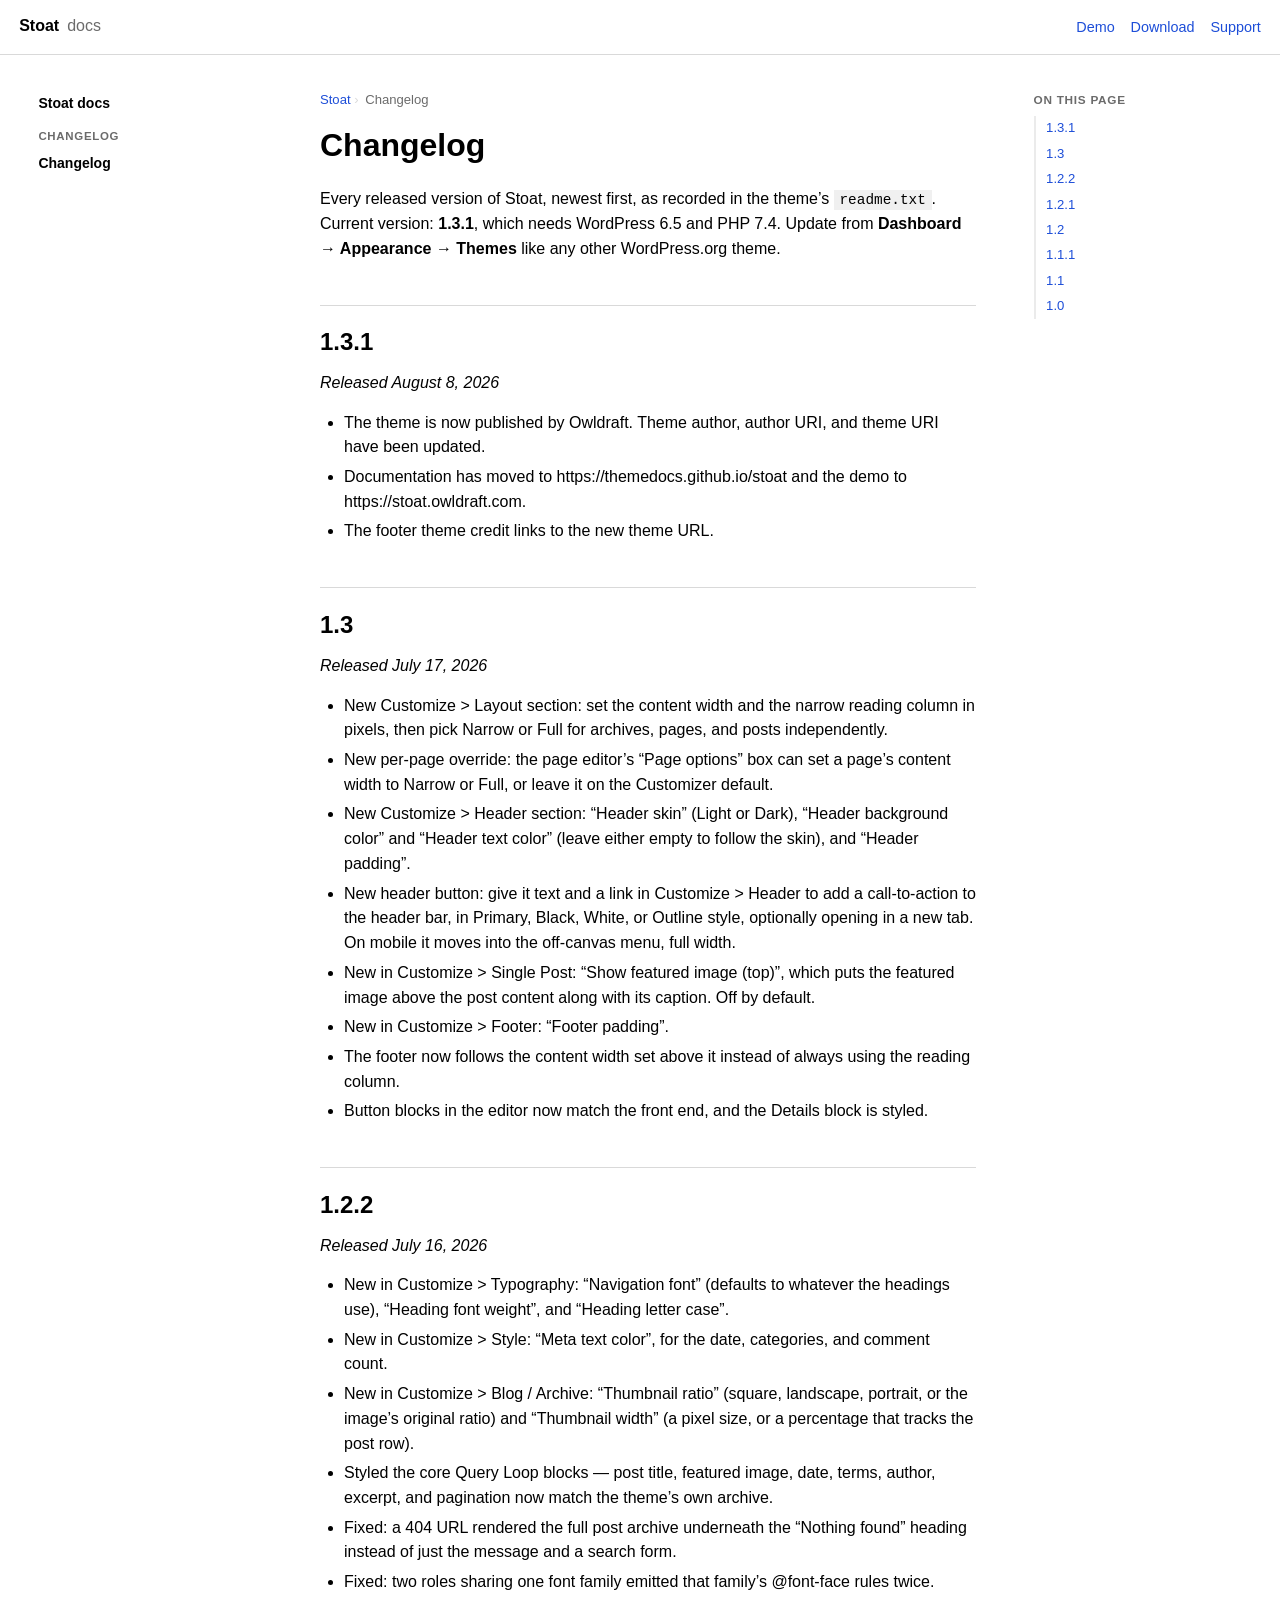
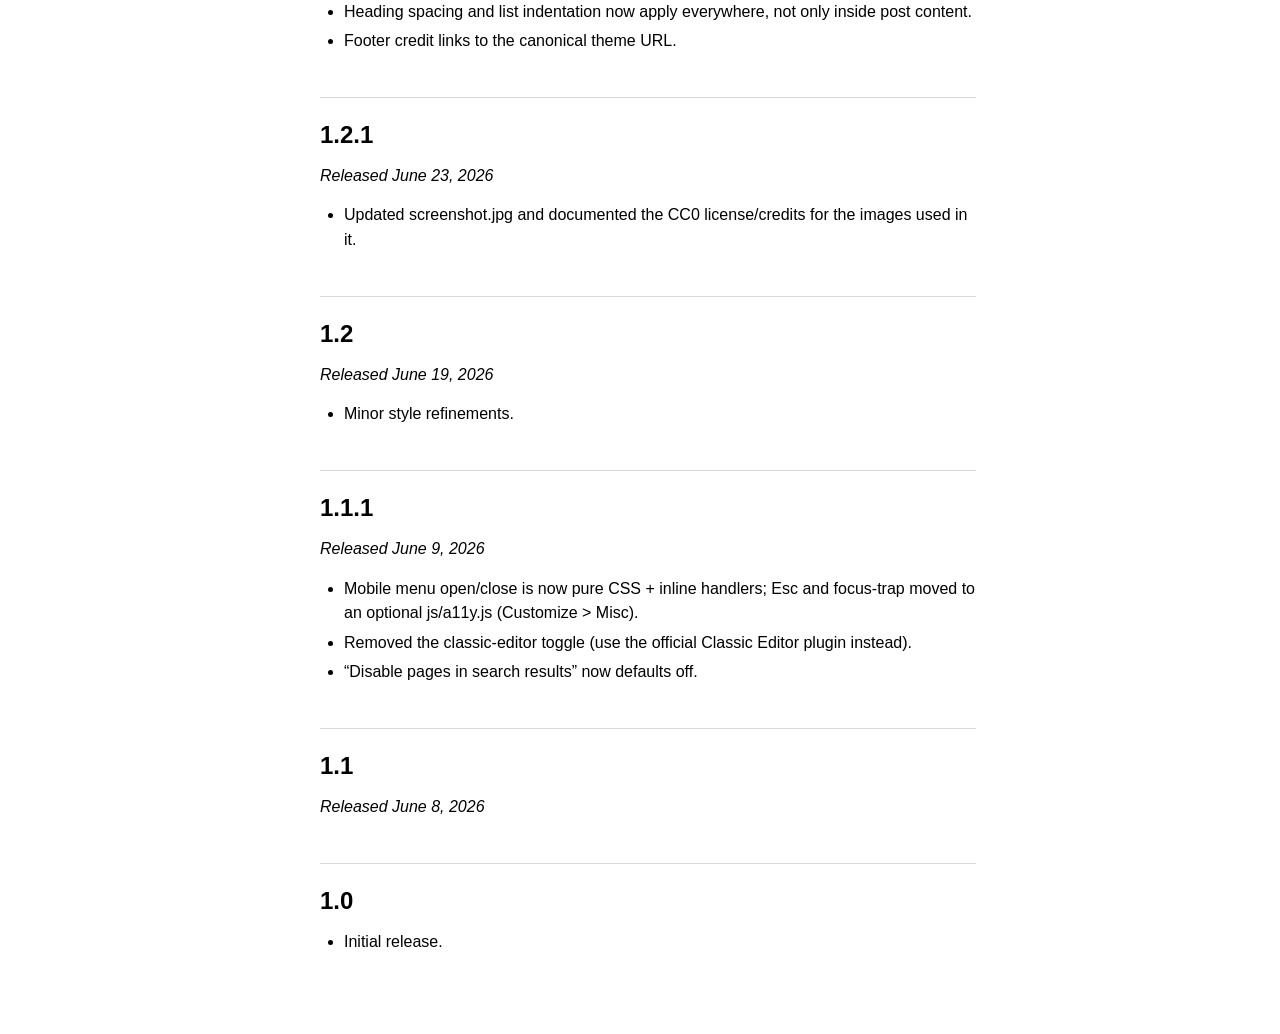
==== commit d005479a: "Docs styling: adopt the Fern docs stylesheet Same sheet the Fern docs use, so every theme's docs rea" ====
--- a/docs/changelog/index.html
+++ b/docs/changelog/index.html
@@ -1,4 +1,4 @@
-<!doctype html><html lang=en><head><meta charset=utf-8><meta name=viewport content="width=device-width,initial-scale=1"><title>Changelog — Stoat docs</title><meta name=description content="Every released version of the Stoat theme, newest first."><link rel=canonical href="https://themedocs.github.io/stoat/changelog/"><meta property="og:title" content="Changelog — Stoat docs"><meta property="og:url" content="https://themedocs.github.io/stoat/changelog/"><meta property="og:type" content="article"><meta property="og:site_name" content="Stoat docs"><meta name="twitter:card" content="summary"><meta property="og:description" content="Every released version of the Stoat theme, newest first."><style>:root{--a:#1d4ed8}*{box-sizing:border-box}body{margin:0;font:16px/1.65 -apple-system,BlinkMacSystemFont,"Segoe UI",Roboto,sans-serif;color:#1a1a1a;background:#fff;-webkit-text-size-adjust:100%}a{color:#06c;text-decoration:none}a:hover{text-decoration:underline}.skip{position:absolute;left:-9999px}.skip:focus{left:.5em;top:.5em;z-index:9;background:#fff;padding:.4em .8em;border:1px solid #999}.bar{display:flex;align-items:center;gap:.8em;padding:.7em 1.2em;border-bottom:1px solid #e3e3e3;position:sticky;top:0;background:#fff;z-index:5}.bar .brand{color:#000;font-weight:600}.bar .brand span{color:#999;font-weight:400}.bar-links{margin-left:auto;display:flex;gap:1.1em;font-size:.9em}.jump{display:none}.wrap{display:grid;grid-template-columns:15em minmax(0,1fr) 13em;gap:2.6em;max-width:78em;margin:0 auto;padding:2.2em 1.4em 4em;align-items:start}main{grid-column:2;grid-row:1;max-width:40em;min-width:0}.wide main{grid-column:2/4;max-width:58em}.side{grid-column:1;grid-row:1;position:sticky;top:4.2em;max-height:calc(100vh - 6em);overflow-y:auto;font-size:.875em;line-height:1.75}.toc{grid-column:3;grid-row:1;position:sticky;top:4.2em;font-size:.82em;line-height:1.7}.side a{display:block;color:#444;padding:.1em 0}.side a:hover{color:#06c;text-decoration:none}.side a.on{color:#000;font-weight:600;box-shadow:-.7em 0 0 -.55em var(--a)}.side b{display:block;color:#999;font-size:.82em;text-transform:uppercase;letter-spacing:.06em;margin:1.5em 0 .3em;font-weight:600}.side b:first-of-type{margin-top:.8em}.side-home{font-weight:600;color:#000!important}.toc b{display:block;color:#999;font-size:.9em;text-transform:uppercase;letter-spacing:.06em;margin-bottom:.5em;font-weight:600}.toc a{display:block;color:#555;padding:.12em 0;border-left:2px solid #eee;padding-left:.8em}.toc a.sub{padding-left:1.6em}.toc a:hover{color:#06c;border-left-color:var(--a);text-decoration:none}.crumbs{font-size:.82em;color:#999;margin-bottom:1.1em;display:flex;gap:.5em;flex-wrap:wrap}.crumbs a::after,.crumbs span:not(:last-child)::after{content:" ›";color:#ccc}h1{font-size:2em;line-height:1.25;margin:0 0 .7em;letter-spacing:-.01em}h2{font-size:1.3em;margin:2em 0 .5em;padding-top:1em;border-top:1px solid #eee;letter-spacing:-.005em}h3{font-size:1.08em;margin:1.6em 0 .3em}p,ul,ol{margin:.8em 0}li{margin:.3em 0}main a{text-decoration:underline;text-underline-offset:2px;text-decoration-color:#bcd}blockquote{margin:1.1em 0;padding:.1em 0 .1em 1.1em;border-left:3px solid var(--a);color:#555}code{background:#f4f4f4;padding:.1em .35em;border-radius:3px;font-size:.88em}pre{background:#f8f8f8;border-left:2px solid #ddd;padding:.7em .9em;overflow-x:auto;font-size:.85em;line-height:1.5;margin:.9em 0}pre code{background:none;padding:0;font-size:1em}img{max-width:100%;height:auto;border:1px solid #eee}table{border-collapse:collapse;font-size:.9em;margin:1em 0;display:block;overflow-x:auto}th,td{border:1px solid #e3e3e3;padding:.4em .7em;text-align:left;vertical-align:top}th{background:#fafafa;font-weight:600}hr{border:0;border-top:1px solid #eee;margin:2.2em 0}kbd{border:1px solid #ccc;border-bottom-width:2px;border-radius:3px;padding:.05em .35em;font-size:.85em;background:#fafafa}.pager{display:flex;gap:1em;margin-top:3em;padding-top:1.2em;border-top:1px solid #eee;font-size:.92em}.pager a{flex:1;border:1px solid #e3e3e3;padding:.6em .9em;text-decoration:none;color:#000}.pager a:hover{border-color:var(--a)}.pager a span{display:block;font-size:.8em;color:#999}.pager .next{text-align:right;margin-left:auto}.cards{column-count:3;column-gap:2.4em;margin-top:2.4em}.card{break-inside:avoid;margin-bottom:1.9em}.wide main>p{max-width:40em}.card h2{font-size:.82em;text-transform:uppercase;letter-spacing:.06em;color:#999;border:0;margin:0 0 .4em;padding:0}.card a{display:block;font-size:.95em;padding:.1em 0;text-decoration:none}.card .more{color:#999;font-size:.88em}.picks{display:grid;gap:1em;margin-top:2em;max-width:34em}.pick{display:block;border:1px solid #e3e3e3;padding:1em 1.2em;text-decoration:none}.pick:hover{border-color:var(--a);text-decoration:none}.pick b{display:block;color:#000;font-size:1.1em}.pick span{color:#666;font-size:.92em}@media(max-width:64em){.wrap{grid-template-columns:minmax(0,1fr);gap:0;padding:1.4em 1.1em 3em}main,.wide main{grid-column:1;max-width:none}.cards{column-count:1}.toc{display:none}.side{grid-column:1;grid-row:2;position:static;max-height:none;margin-top:3em;padding-top:1.4em;border-top:1px solid #eee;font-size:1em;line-height:2}.side a.on{box-shadow:none;color:#000}.jump{display:block;font-size:.9em;color:#666}.bar{padding:.7em .9em}.bar-links{display:none}.jump{margin-left:auto}h1{font-size:1.6em}h2{font-size:1.2em}.pager{flex-direction:column}.pager .next{text-align:left;margin-left:0}}</style><script type="application/ld+json">{"@context":"https://schema.org","@type":"BreadcrumbList","itemListElement":[{"@type":"ListItem","position":1,"name":"Stoat","item":"https://themedocs.github.io/stoat/"},{"@type":"ListItem","position":2,"name":"Changelog"}]}</script><script async src="https://www.googletagmanager.com/gtag/js?id=G-YC7YN7JPV8"></script><script>window.dataLayer=window.dataLayer||[];function gtag(){dataLayer.push(arguments);}gtag('js',new Date());gtag('config','G-YC7YN7JPV8');</script></head><body><a class=skip href="#main">Skip to content</a><header class=bar><a class=brand href="/stoat/">Stoat <span>docs</span></a><nav class=bar-links><a href="https://stoat.owldraft.com/" rel=noopener target=_blank>Demo</a><a href="https://wordpress.org/themes/stoat/" rel=noopener target=_blank>Download</a><a href="https://wordpress.org/support/theme/stoat/">Support</a></nav><a class=jump href="#nav">All pages</a></header><div class="wrap"><main id=main><nav class=crumbs><a href="/stoat/">Stoat</a><span>Changelog</span></nav><h1>Changelog</h1><p>Every released version of Stoat, newest first, as recorded in the theme&rsquo;s
+<!doctype html><html lang=en><head><meta charset=utf-8><meta name=viewport content="width=device-width,initial-scale=1"><title>Changelog — Stoat docs</title><meta name=description content="Every released version of the Stoat theme, newest first."><link rel=canonical href="https://themedocs.github.io/stoat/changelog/"><meta property="og:title" content="Changelog — Stoat docs"><meta property="og:url" content="https://themedocs.github.io/stoat/changelog/"><meta property="og:type" content="article"><meta property="og:site_name" content="Stoat docs"><meta name="twitter:card" content="summary"><meta property="og:description" content="Every released version of the Stoat theme, newest first."><style>:root{--a:#1d4ed8}:root{--ink:#000;--muted:#6b6b6b;--line:rgba(0,0,0,.15);--line-soft:rgba(0,0,0,.08);--tint:rgba(0,0,0,.06);--body-font:Tahoma,Verdana,sans-serif;--code-font:ui-monospace,SFMono-Regular,Menlo,Consolas,"Liberation Mono",monospace}*{box-sizing:border-box}body{margin:0;font:16px/1.55 var(--body-font);color:var(--ink);background:#fff;-webkit-text-size-adjust:100%}::selection{background-color:#f4efd9}a{color:var(--a);text-decoration:none}a:hover{text-decoration:underline}.skip{position:absolute;left:-9999px}.skip:focus{left:.5em;top:.5em;z-index:9;background:#fff;padding:.4em .8em;border:1px solid var(--line)}.bar{display:flex;align-items:center;gap:.8em;padding:.9em 1.2em;border-bottom:1px solid var(--line);position:sticky;top:0;background:#fff;z-index:5}.bar .brand{display:inline-flex;align-items:center;gap:.5em;color:var(--ink);font-weight:700}.bar .brand span{color:var(--muted);font-weight:400}.bar-links{margin-left:auto;display:flex;gap:1.1em;font-size:.9em}.bar-links a,.bar .brand{text-decoration:none}.bar-links a:hover{text-decoration:underline;text-decoration-thickness:2px}.bar .brand:hover{text-decoration:none}.jump{display:none}.wrap{display:grid;grid-template-columns:15em minmax(0,1fr) 13em;gap:2.6em;max-width:78em;margin:0 auto;padding:2.2em 1.4em 4em;align-items:start}main{grid-column:2;grid-row:1;max-width:41em;min-width:0}.wide main{grid-column:2/4;max-width:58em}.side{grid-column:1;grid-row:1;position:sticky;top:4.4em;max-height:calc(100vh - 6em);overflow-y:auto;font-size:.875em;line-height:1.75}.toc{grid-column:3;grid-row:1;position:sticky;top:4.4em;font-size:.82em;line-height:1.7}.side a{display:block;color:var(--a);padding:.1em 0;text-decoration:none}.side a:hover{text-decoration:underline;text-decoration-thickness:2px}.side a.on{color:var(--ink);font-weight:700;text-decoration:none;box-shadow:-.7em 0 0 -.55em var(--a)}.side b{display:block;color:var(--muted);font-size:.82em;text-transform:uppercase;letter-spacing:.06em;margin:1.5em 0 .3em;font-weight:700}.side b:first-of-type{margin-top:.8em}.side-home{font-weight:700;color:var(--ink)!important}.toc b{display:block;color:var(--muted);font-size:.9em;text-transform:uppercase;letter-spacing:.06em;margin-bottom:.5em;font-weight:700}.toc a{display:block;color:var(--a);padding:.12em 0;border-left:2px solid var(--line-soft);padding-left:.8em;text-decoration:none}.toc a.sub{padding-left:1.6em}.toc a:hover{border-left-color:var(--a);text-decoration:underline;text-decoration-thickness:2px}.crumbs{font-size:.82em;color:var(--muted);margin-bottom:1.1em;display:flex;gap:.5em;flex-wrap:wrap}.crumbs a{color:var(--a);text-decoration:none}.crumbs a:hover{text-decoration:underline;text-decoration-thickness:2px}.crumbs a::after,.crumbs span:not(:last-child)::after{content:" ›";color:var(--line)}h1,h2,h3,h4{font-family:var(--body-font);font-weight:700;line-height:1.25}h1{font-size:2em;margin:0 0 .7em}h2{font-size:1.5em;margin:1.8em 0 .5em;padding-top:.9em;border-top:1px solid var(--line)}h3{font-size:1.17em;margin:1.6em 0 .3em}p,ul,ol{margin:.9em 0}li{margin:.3em 0}ul,ol{padding-left:1.5em}main a{text-decoration:underline;text-underline-offset:.15em}main a:hover{text-decoration:none}blockquote{margin:1.1em 0 1.1em 0;padding-left:16px;border-left:2px solid var(--line);font-size:1.2em}code,kbd,samp,pre{font-family:var(--code-font);font-size:.9em;tab-size:4}code,kbd,samp{background:var(--tint);padding:.15em .4em}pre{background:var(--tint);padding:16px;overflow:auto;white-space:pre;margin:1em 0;line-height:1.5}pre code{background:none;padding:0;font-size:inherit}kbd{border:1px solid var(--line);border-bottom-width:2px;padding:.05em .35em}img{max-width:100%;height:auto;border:1px solid var(--line)}table{border-collapse:collapse;font-size:.9em;margin:1.2em 0;display:block;overflow-x:auto}th,td{border:1px solid var(--line);padding:.4em .7em;text-align:left;vertical-align:top}th{font-weight:700}hr{border:0;border-top:1px solid var(--line);margin:2.2em 0}.pager{display:flex;gap:1em;margin-top:3em;padding-top:1.2em;border-top:1px solid var(--line);font-size:.92em}.pager a{flex:1;border:1px solid var(--line);padding:.6em .9em;text-decoration:none;color:var(--a)}.pager a:hover{border-color:var(--a);text-decoration:none}.pager a span{display:block;font-size:.8em;color:var(--muted)}.pager .next{text-align:right;margin-left:auto}.cards{column-count:3;column-gap:2.4em;margin-top:2.4em}.card{break-inside:avoid;margin-bottom:1.9em}.wide main>p{max-width:41em}.card h2{font-size:.82em;text-transform:uppercase;letter-spacing:.06em;color:var(--muted);border:0;margin:0 0 .4em;padding:0}.card a{display:block;font-size:.95em;padding:.1em 0;text-decoration:none}.card a:hover{text-decoration:underline;text-decoration-thickness:2px}.card .more{color:var(--muted)}.picks{display:grid;gap:1em;margin-top:2em;max-width:34em}.pick{display:block;border:1px solid var(--line);padding:1em 1.2em;text-decoration:none}.pick:hover{border-color:var(--a);text-decoration:none}.pick b{display:block;color:var(--ink);font-size:1.1em}.pick span{color:var(--muted);font-size:.92em}@media(max-width:64em){.wrap{grid-template-columns:minmax(0,1fr);gap:0;padding:1.4em 1.1em 3em}main,.wide main{grid-column:1;max-width:none}.cards{column-count:1}.toc{display:none}.side{grid-column:1;grid-row:2;position:static;max-height:none;margin-top:3em;padding-top:1.4em;border-top:1px solid var(--line);font-size:1em;line-height:2}.side a.on{box-shadow:none;color:var(--ink)}.jump{display:block;font-size:.9em;color:var(--a)}.bar{padding:.7em .9em}.bar-links{display:none}.jump{margin-left:auto}h1{font-size:1.6em}h2{font-size:1.25em}.pager{flex-direction:column}.pager .next{text-align:left;margin-left:0}}</style><script type="application/ld+json">{"@context":"https://schema.org","@type":"BreadcrumbList","itemListElement":[{"@type":"ListItem","position":1,"name":"Stoat","item":"https://themedocs.github.io/stoat/"},{"@type":"ListItem","position":2,"name":"Changelog"}]}</script><script async src="https://www.googletagmanager.com/gtag/js?id=G-YC7YN7JPV8"></script><script>window.dataLayer=window.dataLayer||[];function gtag(){dataLayer.push(arguments);}gtag('js',new Date());gtag('config','G-YC7YN7JPV8');</script></head><body><a class=skip href="#main">Skip to content</a><header class=bar><a class=brand href="/stoat/">Stoat <span>docs</span></a><nav class=bar-links><a href="https://stoat.owldraft.com/" rel=noopener target=_blank>Demo</a><a href="https://wordpress.org/themes/stoat/" rel=noopener target=_blank>Download</a><a href="https://wordpress.org/support/theme/stoat/">Support</a></nav><a class=jump href="#nav">All pages</a></header><div class="wrap"><main id=main><nav class=crumbs><a href="/stoat/">Stoat</a><span>Changelog</span></nav><h1>Changelog</h1><p>Every released version of Stoat, newest first, as recorded in the theme&rsquo;s
 <code>readme.txt</code>. Current version: <strong>1.3.1</strong>, which needs WordPress 6.5 and PHP 7.4.
 Update from <strong>Dashboard → Appearance → Themes</strong> like any other WordPress.org
 theme.</p>
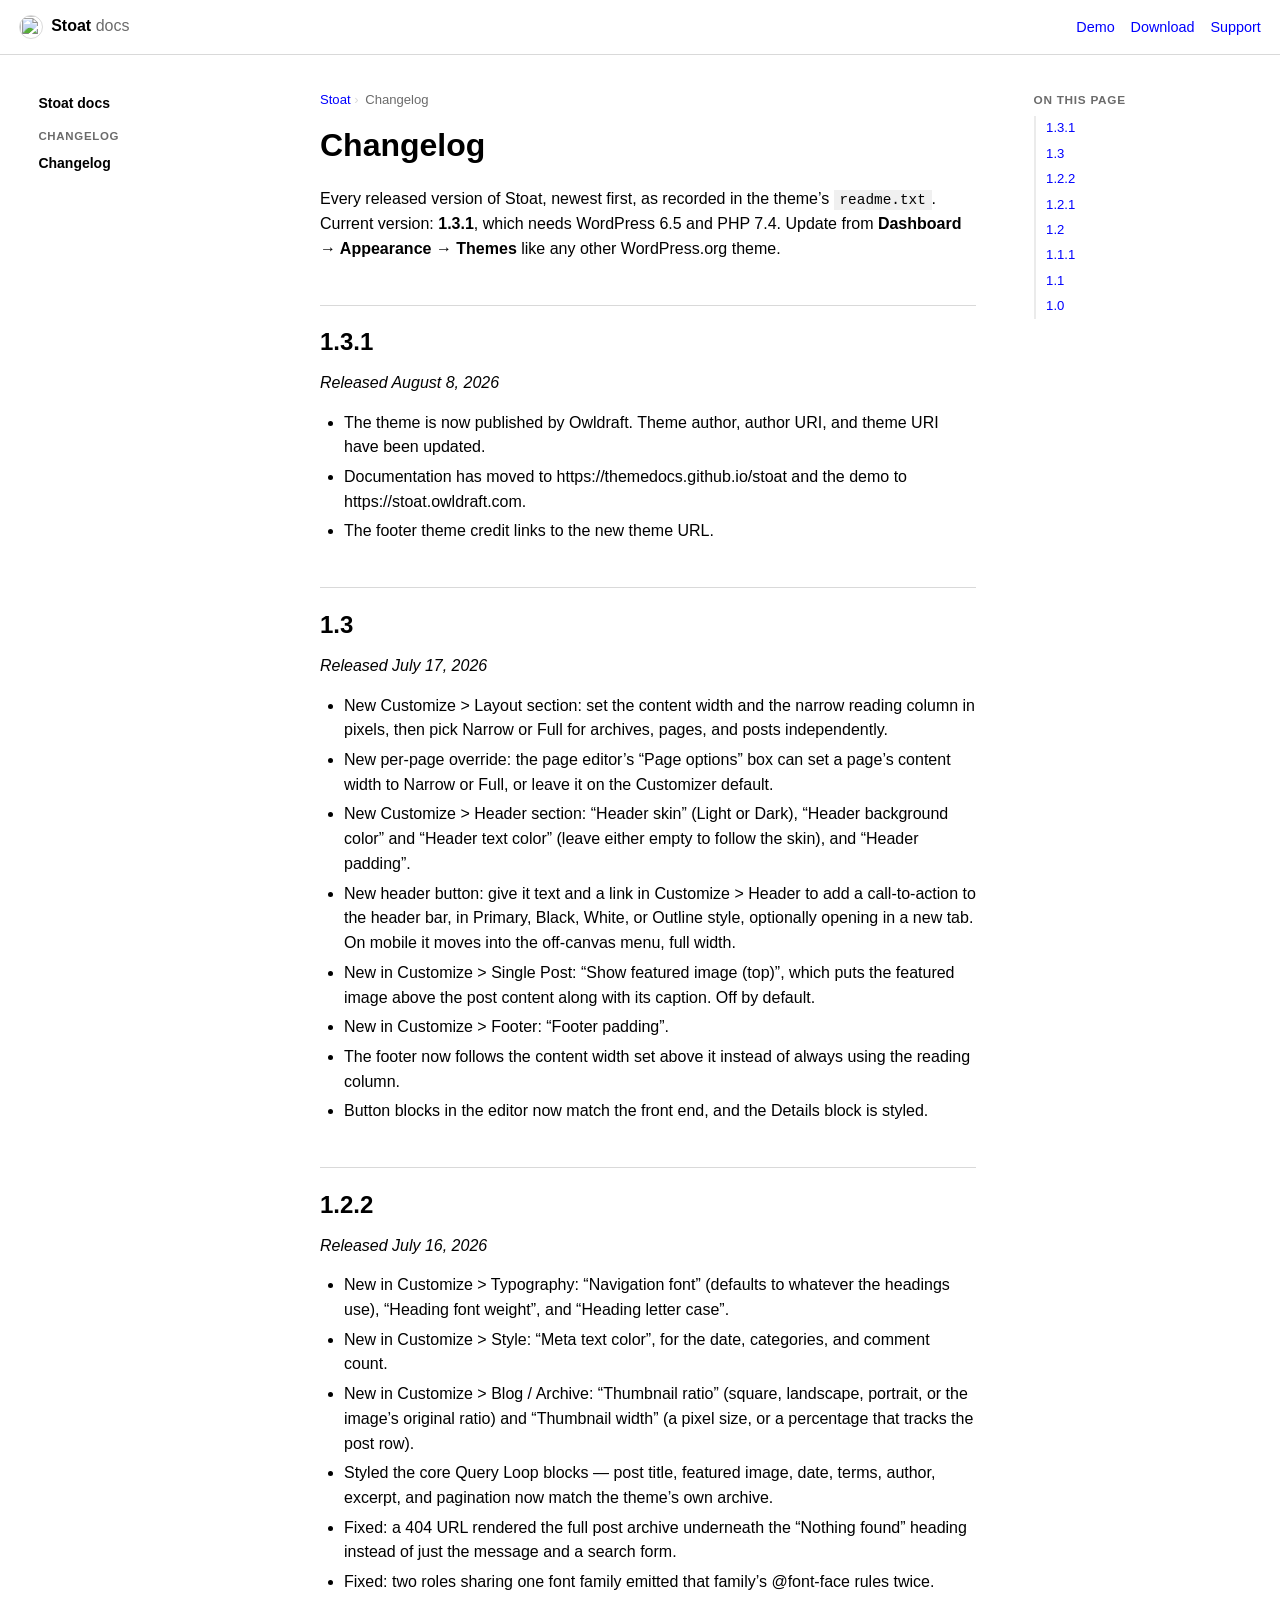
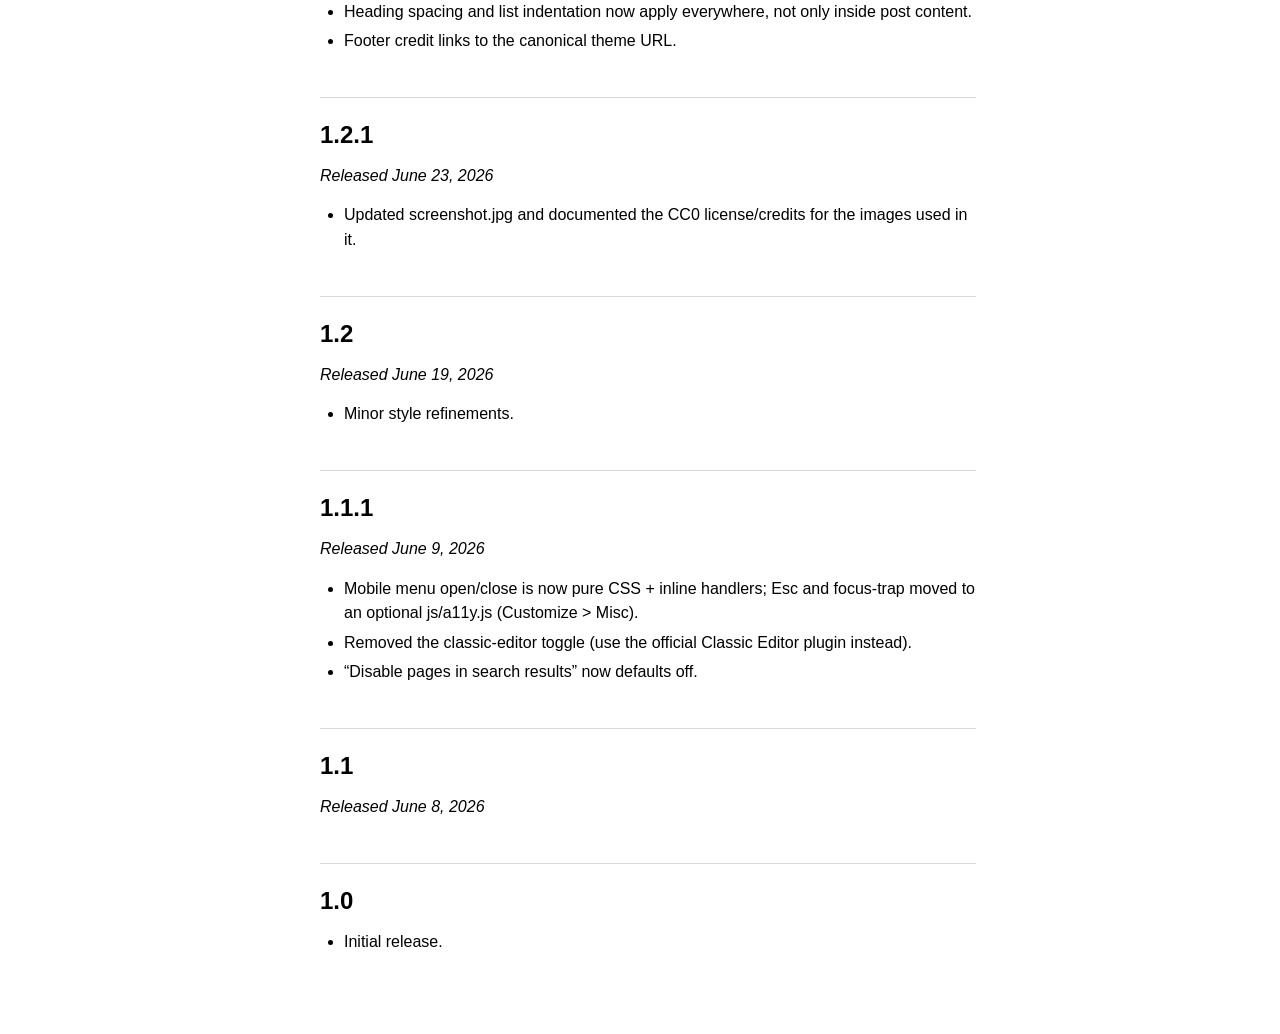
==== commit 0ff28b7a: "Move the docs to docs.owldraft.com The docs now publish to docs.owldraft.com on Cloudflare Pages, al" ====
--- a/docs/changelog/index.html
+++ b/docs/changelog/index.html
@@ -1,4 +1,4 @@
-<!doctype html><html lang=en><head><meta charset=utf-8><meta name=viewport content="width=device-width,initial-scale=1"><title>Changelog — Stoat docs</title><meta name=description content="Every released version of the Stoat theme, newest first."><link rel=canonical href="https://themedocs.github.io/stoat/changelog/"><meta property="og:title" content="Changelog — Stoat docs"><meta property="og:url" content="https://themedocs.github.io/stoat/changelog/"><meta property="og:type" content="article"><meta property="og:site_name" content="Stoat docs"><meta name="twitter:card" content="summary"><meta property="og:description" content="Every released version of the Stoat theme, newest first."><style>:root{--a:#1d4ed8}:root{--ink:#000;--muted:#6b6b6b;--line:rgba(0,0,0,.15);--line-soft:rgba(0,0,0,.08);--tint:rgba(0,0,0,.06);--body-font:Tahoma,Verdana,sans-serif;--code-font:ui-monospace,SFMono-Regular,Menlo,Consolas,"Liberation Mono",monospace}*{box-sizing:border-box}body{margin:0;font:16px/1.55 var(--body-font);color:var(--ink);background:#fff;-webkit-text-size-adjust:100%}::selection{background-color:#f4efd9}a{color:var(--a);text-decoration:none}a:hover{text-decoration:underline}.skip{position:absolute;left:-9999px}.skip:focus{left:.5em;top:.5em;z-index:9;background:#fff;padding:.4em .8em;border:1px solid var(--line)}.bar{display:flex;align-items:center;gap:.8em;padding:.9em 1.2em;border-bottom:1px solid var(--line);position:sticky;top:0;background:#fff;z-index:5}.bar .brand{display:inline-flex;align-items:center;gap:.5em;color:var(--ink);font-weight:700}.bar .brand span{color:var(--muted);font-weight:400}.bar-links{margin-left:auto;display:flex;gap:1.1em;font-size:.9em}.bar-links a,.bar .brand{text-decoration:none}.bar-links a:hover{text-decoration:underline;text-decoration-thickness:2px}.bar .brand:hover{text-decoration:none}.jump{display:none}.wrap{display:grid;grid-template-columns:15em minmax(0,1fr) 13em;gap:2.6em;max-width:78em;margin:0 auto;padding:2.2em 1.4em 4em;align-items:start}main{grid-column:2;grid-row:1;max-width:41em;min-width:0}.wide main{grid-column:2/4;max-width:58em}.side{grid-column:1;grid-row:1;position:sticky;top:4.4em;max-height:calc(100vh - 6em);overflow-y:auto;font-size:.875em;line-height:1.75}.toc{grid-column:3;grid-row:1;position:sticky;top:4.4em;font-size:.82em;line-height:1.7}.side a{display:block;color:var(--a);padding:.1em 0;text-decoration:none}.side a:hover{text-decoration:underline;text-decoration-thickness:2px}.side a.on{color:var(--ink);font-weight:700;text-decoration:none;box-shadow:-.7em 0 0 -.55em var(--a)}.side b{display:block;color:var(--muted);font-size:.82em;text-transform:uppercase;letter-spacing:.06em;margin:1.5em 0 .3em;font-weight:700}.side b:first-of-type{margin-top:.8em}.side-home{font-weight:700;color:var(--ink)!important}.toc b{display:block;color:var(--muted);font-size:.9em;text-transform:uppercase;letter-spacing:.06em;margin-bottom:.5em;font-weight:700}.toc a{display:block;color:var(--a);padding:.12em 0;border-left:2px solid var(--line-soft);padding-left:.8em;text-decoration:none}.toc a.sub{padding-left:1.6em}.toc a:hover{border-left-color:var(--a);text-decoration:underline;text-decoration-thickness:2px}.crumbs{font-size:.82em;color:var(--muted);margin-bottom:1.1em;display:flex;gap:.5em;flex-wrap:wrap}.crumbs a{color:var(--a);text-decoration:none}.crumbs a:hover{text-decoration:underline;text-decoration-thickness:2px}.crumbs a::after,.crumbs span:not(:last-child)::after{content:" ›";color:var(--line)}h1,h2,h3,h4{font-family:var(--body-font);font-weight:700;line-height:1.25}h1{font-size:2em;margin:0 0 .7em}h2{font-size:1.5em;margin:1.8em 0 .5em;padding-top:.9em;border-top:1px solid var(--line)}h3{font-size:1.17em;margin:1.6em 0 .3em}p,ul,ol{margin:.9em 0}li{margin:.3em 0}ul,ol{padding-left:1.5em}main a{text-decoration:underline;text-underline-offset:.15em}main a:hover{text-decoration:none}blockquote{margin:1.1em 0 1.1em 0;padding-left:16px;border-left:2px solid var(--line);font-size:1.2em}code,kbd,samp,pre{font-family:var(--code-font);font-size:.9em;tab-size:4}code,kbd,samp{background:var(--tint);padding:.15em .4em}pre{background:var(--tint);padding:16px;overflow:auto;white-space:pre;margin:1em 0;line-height:1.5}pre code{background:none;padding:0;font-size:inherit}kbd{border:1px solid var(--line);border-bottom-width:2px;padding:.05em .35em}img{max-width:100%;height:auto;border:1px solid var(--line)}table{border-collapse:collapse;font-size:.9em;margin:1.2em 0;display:block;overflow-x:auto}th,td{border:1px solid var(--line);padding:.4em .7em;text-align:left;vertical-align:top}th{font-weight:700}hr{border:0;border-top:1px solid var(--line);margin:2.2em 0}.pager{display:flex;gap:1em;margin-top:3em;padding-top:1.2em;border-top:1px solid var(--line);font-size:.92em}.pager a{flex:1;border:1px solid var(--line);padding:.6em .9em;text-decoration:none;color:var(--a)}.pager a:hover{border-color:var(--a);text-decoration:none}.pager a span{display:block;font-size:.8em;color:var(--muted)}.pager .next{text-align:right;margin-left:auto}.cards{column-count:3;column-gap:2.4em;margin-top:2.4em}.card{break-inside:avoid;margin-bottom:1.9em}.wide main>p{max-width:41em}.card h2{font-size:.82em;text-transform:uppercase;letter-spacing:.06em;color:var(--muted);border:0;margin:0 0 .4em;padding:0}.card a{display:block;font-size:.95em;padding:.1em 0;text-decoration:none}.card a:hover{text-decoration:underline;text-decoration-thickness:2px}.card .more{color:var(--muted)}.picks{display:grid;gap:1em;margin-top:2em;max-width:34em}.pick{display:block;border:1px solid var(--line);padding:1em 1.2em;text-decoration:none}.pick:hover{border-color:var(--a);text-decoration:none}.pick b{display:block;color:var(--ink);font-size:1.1em}.pick span{color:var(--muted);font-size:.92em}@media(max-width:64em){.wrap{grid-template-columns:minmax(0,1fr);gap:0;padding:1.4em 1.1em 3em}main,.wide main{grid-column:1;max-width:none}.cards{column-count:1}.toc{display:none}.side{grid-column:1;grid-row:2;position:static;max-height:none;margin-top:3em;padding-top:1.4em;border-top:1px solid var(--line);font-size:1em;line-height:2}.side a.on{box-shadow:none;color:var(--ink)}.jump{display:block;font-size:.9em;color:var(--a)}.bar{padding:.7em .9em}.bar-links{display:none}.jump{margin-left:auto}h1{font-size:1.6em}h2{font-size:1.25em}.pager{flex-direction:column}.pager .next{text-align:left;margin-left:0}}</style><script type="application/ld+json">{"@context":"https://schema.org","@type":"BreadcrumbList","itemListElement":[{"@type":"ListItem","position":1,"name":"Stoat","item":"https://themedocs.github.io/stoat/"},{"@type":"ListItem","position":2,"name":"Changelog"}]}</script><script async src="https://www.googletagmanager.com/gtag/js?id=G-YC7YN7JPV8"></script><script>window.dataLayer=window.dataLayer||[];function gtag(){dataLayer.push(arguments);}gtag('js',new Date());gtag('config','G-YC7YN7JPV8');</script></head><body><a class=skip href="#main">Skip to content</a><header class=bar><a class=brand href="/stoat/">Stoat <span>docs</span></a><nav class=bar-links><a href="https://stoat.owldraft.com/" rel=noopener target=_blank>Demo</a><a href="https://wordpress.org/themes/stoat/" rel=noopener target=_blank>Download</a><a href="https://wordpress.org/support/theme/stoat/">Support</a></nav><a class=jump href="#nav">All pages</a></header><div class="wrap"><main id=main><nav class=crumbs><a href="/stoat/">Stoat</a><span>Changelog</span></nav><h1>Changelog</h1><p>Every released version of Stoat, newest first, as recorded in the theme&rsquo;s
+<!doctype html><html lang=en><head><meta charset=utf-8><meta name=viewport content="width=device-width,initial-scale=1"><title>Changelog — Stoat docs</title><meta name=description content="Every released version of the Stoat theme, newest first."><link rel=canonical href="https://docs.owldraft.com/stoat/changelog/"><link rel=icon href="/stoat/assets/favicon.ico" sizes=any><link rel=icon type="image/png" sizes="32x32" href="/stoat/assets/favicon-32.png"><link rel=icon type="image/png" sizes="16x16" href="/stoat/assets/favicon-16.png"><link rel=apple-touch-icon href="/stoat/assets/apple-touch-icon.png"><meta property="og:title" content="Changelog — Stoat docs"><meta property="og:url" content="https://docs.owldraft.com/stoat/changelog/"><meta property="og:type" content="article"><meta property="og:site_name" content="Stoat docs"><meta name="twitter:card" content="summary"><meta property="og:description" content="Every released version of the Stoat theme, newest first."><style>:root{--a:#0000ff}:root{--ink:#000;--muted:#6b6b6b;--line:rgba(0,0,0,.15);--line-soft:rgba(0,0,0,.08);--tint:rgba(0,0,0,.06);--body-font:Tahoma,Verdana,sans-serif;--code-font:ui-monospace,SFMono-Regular,Menlo,Consolas,"Liberation Mono",monospace}*{box-sizing:border-box}body{margin:0;font:16px/1.55 var(--body-font);color:var(--ink);background:#fff;-webkit-text-size-adjust:100%}::selection{background-color:#f4efd9}a{color:var(--a);text-decoration:none}a:hover{text-decoration:underline}.skip{position:absolute;left:-9999px}.skip:focus{left:.5em;top:.5em;z-index:9;background:#fff;padding:.4em .8em;border:1px solid var(--line)}.bar{display:flex;align-items:center;gap:.8em;padding:.9em 1.2em;border-bottom:1px solid var(--line);position:sticky;top:0;background:#fff;z-index:5}.bar .brand{display:inline-flex;align-items:center;gap:.5em;color:var(--ink);font-weight:700}.bar .brand img{width:24px;height:24px;object-fit:cover;border-radius:50%;display:block}.bar .brand .name span{color:var(--muted);font-weight:400}.bar-links{margin-left:auto;display:flex;gap:1.1em;font-size:.9em}.bar-links a,.bar .brand{text-decoration:none}.bar-links a:hover{text-decoration:underline;text-decoration-thickness:2px}.bar .brand:hover{text-decoration:none}.jump{display:none}.wrap{display:grid;grid-template-columns:15em minmax(0,1fr) 13em;gap:2.6em;max-width:78em;margin:0 auto;padding:2.2em 1.4em 4em;align-items:start}main{grid-column:2;grid-row:1;max-width:41em;min-width:0}.wide main{grid-column:2/4;max-width:58em}.side{grid-column:1;grid-row:1;position:sticky;top:4.4em;max-height:calc(100vh - 6em);overflow-y:auto;font-size:.875em;line-height:1.75}.toc{grid-column:3;grid-row:1;position:sticky;top:4.4em;font-size:.82em;line-height:1.7}.side a{display:block;color:var(--a);padding:.1em 0;text-decoration:none}.side a:hover{text-decoration:underline;text-decoration-thickness:2px}.side a.on{color:var(--ink);font-weight:700;text-decoration:none;box-shadow:-.7em 0 0 -.55em var(--a)}.side b{display:block;color:var(--muted);font-size:.82em;text-transform:uppercase;letter-spacing:.06em;margin:1.5em 0 .3em;font-weight:700}.side b:first-of-type{margin-top:.8em}.side-home{font-weight:700;color:var(--ink)!important}.toc b{display:block;color:var(--muted);font-size:.9em;text-transform:uppercase;letter-spacing:.06em;margin-bottom:.5em;font-weight:700}.toc a{display:block;color:var(--a);padding:.12em 0;border-left:2px solid var(--line-soft);padding-left:.8em;text-decoration:none}.toc a.sub{padding-left:1.6em}.toc a:hover{border-left-color:var(--a);text-decoration:underline;text-decoration-thickness:2px}.crumbs{font-size:.82em;color:var(--muted);margin-bottom:1.1em;display:flex;gap:.5em;flex-wrap:wrap}.crumbs a{color:var(--a);text-decoration:none}.crumbs a:hover{text-decoration:underline;text-decoration-thickness:2px}.crumbs a::after,.crumbs span:not(:last-child)::after{content:" ›";color:var(--line)}h1,h2,h3,h4{font-family:var(--body-font);font-weight:700;line-height:1.25}h1{font-size:2em;margin:0 0 .7em}h2{font-size:1.5em;margin:1.8em 0 .5em;padding-top:.9em;border-top:1px solid var(--line)}h3{font-size:1.17em;margin:1.6em 0 .3em}p,ul,ol{margin:.9em 0}li{margin:.3em 0}ul,ol{padding-left:1.5em}main a{text-decoration:underline;text-underline-offset:.15em}main a:hover{text-decoration:none}blockquote{margin:1.1em 0 1.1em 0;padding-left:16px;border-left:2px solid var(--line);font-size:1.2em}code,kbd,samp,pre{font-family:var(--code-font);font-size:.9em;tab-size:4}code,kbd,samp{background:var(--tint);padding:.15em .4em}pre{background:var(--tint);padding:16px;overflow:auto;white-space:pre;margin:1em 0;line-height:1.5}pre code{background:none;padding:0;font-size:inherit}kbd{border:1px solid var(--line);border-bottom-width:2px;padding:.05em .35em}img{max-width:100%;height:auto;border:1px solid var(--line)}table{border-collapse:collapse;font-size:.9em;margin:1.2em 0;display:block;overflow-x:auto}th,td{border:1px solid var(--line);padding:.4em .7em;text-align:left;vertical-align:top}th{font-weight:700}hr{border:0;border-top:1px solid var(--line);margin:2.2em 0}.pager{display:flex;gap:1em;margin-top:3em;padding-top:1.2em;border-top:1px solid var(--line);font-size:.92em}.pager a{flex:1;border:1px solid var(--line);padding:.6em .9em;text-decoration:none;color:var(--a)}.pager a:hover{border-color:var(--a);text-decoration:none}.pager a span{display:block;font-size:.8em;color:var(--muted)}.pager .next{text-align:right;margin-left:auto}.cards{column-count:3;column-gap:2.4em;margin-top:2.4em}.card{break-inside:avoid;margin-bottom:1.9em}.wide main>p{max-width:41em}.card h2{font-size:.82em;text-transform:uppercase;letter-spacing:.06em;color:var(--muted);border:0;margin:0 0 .4em;padding:0}.card a{display:block;font-size:.95em;padding:.1em 0;text-decoration:none}.card a:hover{text-decoration:underline;text-decoration-thickness:2px}.card .more{color:var(--muted)}.picks{display:grid;gap:1em;margin-top:2em;max-width:34em}.pick{display:block;border:1px solid var(--line);padding:1em 1.2em;text-decoration:none}.pick:hover{border-color:var(--a);text-decoration:none}.pick b{display:block;color:var(--ink);font-size:1.1em}.pick span{color:var(--muted);font-size:.92em}@media(max-width:64em){.wrap{grid-template-columns:minmax(0,1fr);gap:0;padding:1.4em 1.1em 3em}main,.wide main{grid-column:1;max-width:none}.cards{column-count:1}.toc{display:none}.side{grid-column:1;grid-row:2;position:static;max-height:none;margin-top:3em;padding-top:1.4em;border-top:1px solid var(--line);font-size:1em;line-height:2}.side a.on{box-shadow:none;color:var(--ink)}.jump{display:block;font-size:.9em;color:var(--a)}.bar{padding:.7em .9em}.bar-links{display:none}.jump{margin-left:auto}h1{font-size:1.6em}h2{font-size:1.25em}.pager{flex-direction:column}.pager .next{text-align:left;margin-left:0}}</style><script type="application/ld+json">{"@context":"https://schema.org","@type":"BreadcrumbList","itemListElement":[{"@type":"ListItem","position":1,"name":"Stoat","item":"https://docs.owldraft.com/stoat/"},{"@type":"ListItem","position":2,"name":"Changelog"}]}</script><script async src="https://www.googletagmanager.com/gtag/js?id=G-VGC71S6DLL"></script><script>window.dataLayer=window.dataLayer||[];function gtag(){dataLayer.push(arguments);}gtag('js',new Date());gtag('config','G-VGC71S6DLL');</script></head><body><a class=skip href="#main">Skip to content</a><header class=bar><a class=brand href="/stoat/"><img src="/stoat/assets/owldraft-mark.jpg" alt="" width=24 height=24><span class=name>Stoat <span>docs</span></span></a><nav class=bar-links><a href="https://stoat.owldraft.com/" rel=noopener target=_blank>Demo</a><a href="https://wordpress.org/themes/stoat/" rel=noopener target=_blank>Download</a><a href="https://wordpress.org/support/theme/stoat/">Support</a></nav><a class=jump href="#nav">All pages</a></header><div class="wrap"><main id=main><nav class=crumbs><a href="/stoat/">Stoat</a><span>Changelog</span></nav><h1>Changelog</h1><p>Every released version of Stoat, newest first, as recorded in the theme&rsquo;s
 <code>readme.txt</code>. Current version: <strong>1.3.1</strong>, which needs WordPress 6.5 and PHP 7.4.
 Update from <strong>Dashboard → Appearance → Themes</strong> like any other WordPress.org
 theme.</p>
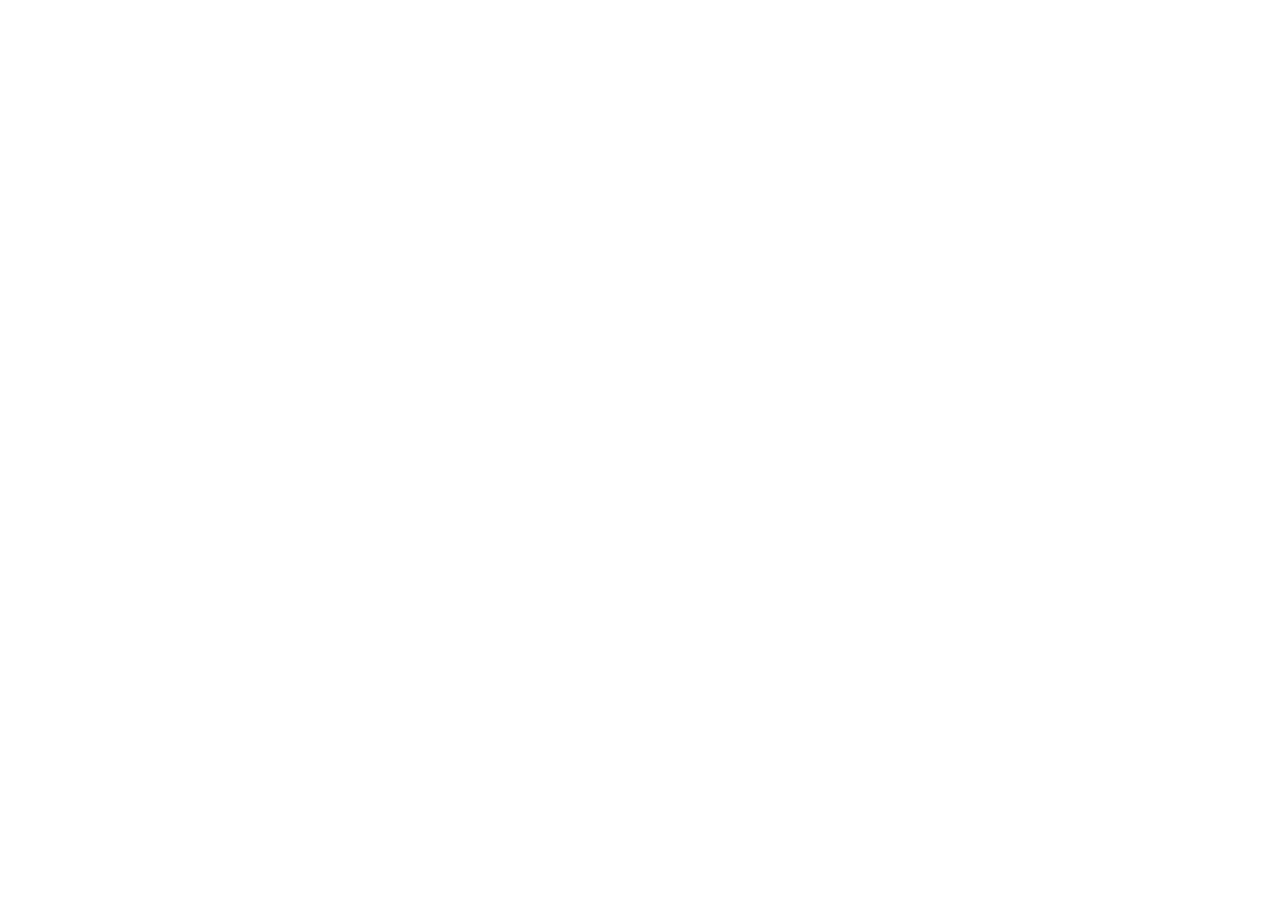
==== commit 1caae875: "Forward the old docs URLs to docs.owldraft.com GitHub Pages cannot answer with a 301, so every page " ====
--- a/docs/changelog/index.html
+++ b/docs/changelog/index.html
@@ -1,58 +1 @@
-<!doctype html><html lang=en><head><meta charset=utf-8><meta name=viewport content="width=device-width,initial-scale=1"><title>Changelog — Stoat docs</title><meta name=description content="Every released version of the Stoat theme, newest first."><link rel=canonical href="https://docs.owldraft.com/stoat/changelog/"><link rel=icon href="/stoat/assets/favicon.ico" sizes=any><link rel=icon type="image/png" sizes="32x32" href="/stoat/assets/favicon-32.png"><link rel=icon type="image/png" sizes="16x16" href="/stoat/assets/favicon-16.png"><link rel=apple-touch-icon href="/stoat/assets/apple-touch-icon.png"><meta property="og:title" content="Changelog — Stoat docs"><meta property="og:url" content="https://docs.owldraft.com/stoat/changelog/"><meta property="og:type" content="article"><meta property="og:site_name" content="Stoat docs"><meta name="twitter:card" content="summary"><meta property="og:description" content="Every released version of the Stoat theme, newest first."><style>:root{--a:#0000ff}:root{--ink:#000;--muted:#6b6b6b;--line:rgba(0,0,0,.15);--line-soft:rgba(0,0,0,.08);--tint:rgba(0,0,0,.06);--body-font:Tahoma,Verdana,sans-serif;--code-font:ui-monospace,SFMono-Regular,Menlo,Consolas,"Liberation Mono",monospace}*{box-sizing:border-box}body{margin:0;font:16px/1.55 var(--body-font);color:var(--ink);background:#fff;-webkit-text-size-adjust:100%}::selection{background-color:#f4efd9}a{color:var(--a);text-decoration:none}a:hover{text-decoration:underline}.skip{position:absolute;left:-9999px}.skip:focus{left:.5em;top:.5em;z-index:9;background:#fff;padding:.4em .8em;border:1px solid var(--line)}.bar{display:flex;align-items:center;gap:.8em;padding:.9em 1.2em;border-bottom:1px solid var(--line);position:sticky;top:0;background:#fff;z-index:5}.bar .brand{display:inline-flex;align-items:center;gap:.5em;color:var(--ink);font-weight:700}.bar .brand img{width:24px;height:24px;object-fit:cover;border-radius:50%;display:block}.bar .brand .name span{color:var(--muted);font-weight:400}.bar-links{margin-left:auto;display:flex;gap:1.1em;font-size:.9em}.bar-links a,.bar .brand{text-decoration:none}.bar-links a:hover{text-decoration:underline;text-decoration-thickness:2px}.bar .brand:hover{text-decoration:none}.jump{display:none}.wrap{display:grid;grid-template-columns:15em minmax(0,1fr) 13em;gap:2.6em;max-width:78em;margin:0 auto;padding:2.2em 1.4em 4em;align-items:start}main{grid-column:2;grid-row:1;max-width:41em;min-width:0}.wide main{grid-column:2/4;max-width:58em}.side{grid-column:1;grid-row:1;position:sticky;top:4.4em;max-height:calc(100vh - 6em);overflow-y:auto;font-size:.875em;line-height:1.75}.toc{grid-column:3;grid-row:1;position:sticky;top:4.4em;font-size:.82em;line-height:1.7}.side a{display:block;color:var(--a);padding:.1em 0;text-decoration:none}.side a:hover{text-decoration:underline;text-decoration-thickness:2px}.side a.on{color:var(--ink);font-weight:700;text-decoration:none;box-shadow:-.7em 0 0 -.55em var(--a)}.side b{display:block;color:var(--muted);font-size:.82em;text-transform:uppercase;letter-spacing:.06em;margin:1.5em 0 .3em;font-weight:700}.side b:first-of-type{margin-top:.8em}.side-home{font-weight:700;color:var(--ink)!important}.toc b{display:block;color:var(--muted);font-size:.9em;text-transform:uppercase;letter-spacing:.06em;margin-bottom:.5em;font-weight:700}.toc a{display:block;color:var(--a);padding:.12em 0;border-left:2px solid var(--line-soft);padding-left:.8em;text-decoration:none}.toc a.sub{padding-left:1.6em}.toc a:hover{border-left-color:var(--a);text-decoration:underline;text-decoration-thickness:2px}.crumbs{font-size:.82em;color:var(--muted);margin-bottom:1.1em;display:flex;gap:.5em;flex-wrap:wrap}.crumbs a{color:var(--a);text-decoration:none}.crumbs a:hover{text-decoration:underline;text-decoration-thickness:2px}.crumbs a::after,.crumbs span:not(:last-child)::after{content:" ›";color:var(--line)}h1,h2,h3,h4{font-family:var(--body-font);font-weight:700;line-height:1.25}h1{font-size:2em;margin:0 0 .7em}h2{font-size:1.5em;margin:1.8em 0 .5em;padding-top:.9em;border-top:1px solid var(--line)}h3{font-size:1.17em;margin:1.6em 0 .3em}p,ul,ol{margin:.9em 0}li{margin:.3em 0}ul,ol{padding-left:1.5em}main a{text-decoration:underline;text-underline-offset:.15em}main a:hover{text-decoration:none}blockquote{margin:1.1em 0 1.1em 0;padding-left:16px;border-left:2px solid var(--line);font-size:1.2em}code,kbd,samp,pre{font-family:var(--code-font);font-size:.9em;tab-size:4}code,kbd,samp{background:var(--tint);padding:.15em .4em}pre{background:var(--tint);padding:16px;overflow:auto;white-space:pre;margin:1em 0;line-height:1.5}pre code{background:none;padding:0;font-size:inherit}kbd{border:1px solid var(--line);border-bottom-width:2px;padding:.05em .35em}img{max-width:100%;height:auto;border:1px solid var(--line)}table{border-collapse:collapse;font-size:.9em;margin:1.2em 0;display:block;overflow-x:auto}th,td{border:1px solid var(--line);padding:.4em .7em;text-align:left;vertical-align:top}th{font-weight:700}hr{border:0;border-top:1px solid var(--line);margin:2.2em 0}.pager{display:flex;gap:1em;margin-top:3em;padding-top:1.2em;border-top:1px solid var(--line);font-size:.92em}.pager a{flex:1;border:1px solid var(--line);padding:.6em .9em;text-decoration:none;color:var(--a)}.pager a:hover{border-color:var(--a);text-decoration:none}.pager a span{display:block;font-size:.8em;color:var(--muted)}.pager .next{text-align:right;margin-left:auto}.cards{column-count:3;column-gap:2.4em;margin-top:2.4em}.card{break-inside:avoid;margin-bottom:1.9em}.wide main>p{max-width:41em}.card h2{font-size:.82em;text-transform:uppercase;letter-spacing:.06em;color:var(--muted);border:0;margin:0 0 .4em;padding:0}.card a{display:block;font-size:.95em;padding:.1em 0;text-decoration:none}.card a:hover{text-decoration:underline;text-decoration-thickness:2px}.card .more{color:var(--muted)}.picks{display:grid;gap:1em;margin-top:2em;max-width:34em}.pick{display:block;border:1px solid var(--line);padding:1em 1.2em;text-decoration:none}.pick:hover{border-color:var(--a);text-decoration:none}.pick b{display:block;color:var(--ink);font-size:1.1em}.pick span{color:var(--muted);font-size:.92em}@media(max-width:64em){.wrap{grid-template-columns:minmax(0,1fr);gap:0;padding:1.4em 1.1em 3em}main,.wide main{grid-column:1;max-width:none}.cards{column-count:1}.toc{display:none}.side{grid-column:1;grid-row:2;position:static;max-height:none;margin-top:3em;padding-top:1.4em;border-top:1px solid var(--line);font-size:1em;line-height:2}.side a.on{box-shadow:none;color:var(--ink)}.jump{display:block;font-size:.9em;color:var(--a)}.bar{padding:.7em .9em}.bar-links{display:none}.jump{margin-left:auto}h1{font-size:1.6em}h2{font-size:1.25em}.pager{flex-direction:column}.pager .next{text-align:left;margin-left:0}}</style><script type="application/ld+json">{"@context":"https://schema.org","@type":"BreadcrumbList","itemListElement":[{"@type":"ListItem","position":1,"name":"Stoat","item":"https://docs.owldraft.com/stoat/"},{"@type":"ListItem","position":2,"name":"Changelog"}]}</script><script async src="https://www.googletagmanager.com/gtag/js?id=G-VGC71S6DLL"></script><script>window.dataLayer=window.dataLayer||[];function gtag(){dataLayer.push(arguments);}gtag('js',new Date());gtag('config','G-VGC71S6DLL');</script></head><body><a class=skip href="#main">Skip to content</a><header class=bar><a class=brand href="/stoat/"><img src="/stoat/assets/owldraft-mark.jpg" alt="" width=24 height=24><span class=name>Stoat <span>docs</span></span></a><nav class=bar-links><a href="https://stoat.owldraft.com/" rel=noopener target=_blank>Demo</a><a href="https://wordpress.org/themes/stoat/" rel=noopener target=_blank>Download</a><a href="https://wordpress.org/support/theme/stoat/">Support</a></nav><a class=jump href="#nav">All pages</a></header><div class="wrap"><main id=main><nav class=crumbs><a href="/stoat/">Stoat</a><span>Changelog</span></nav><h1>Changelog</h1><p>Every released version of Stoat, newest first, as recorded in the theme&rsquo;s
-<code>readme.txt</code>. Current version: <strong>1.3.1</strong>, which needs WordPress 6.5 and PHP 7.4.
-Update from <strong>Dashboard → Appearance → Themes</strong> like any other WordPress.org
-theme.</p>
-<h2 id="131">1.3.1</h2>
-<p><em>Released August 8, 2026</em></p>
-<ul>
-<li>The theme is now published by Owldraft. Theme author, author URI, and theme URI have been updated.</li>
-<li>Documentation has moved to https://themedocs.github.io/stoat and the demo to https://stoat.owldraft.com.</li>
-<li>The footer theme credit links to the new theme URL.</li>
-</ul>
-<h2 id="13">1.3</h2>
-<p><em>Released July 17, 2026</em></p>
-<ul>
-<li>New Customize &gt; Layout section: set the content width and the narrow reading column in pixels, then pick Narrow or Full for archives, pages, and posts independently.</li>
-<li>New per-page override: the page editor&rsquo;s &ldquo;Page options&rdquo; box can set a page&rsquo;s content width to Narrow or Full, or leave it on the Customizer default.</li>
-<li>New Customize &gt; Header section: &ldquo;Header skin&rdquo; (Light or Dark), &ldquo;Header background color&rdquo; and &ldquo;Header text color&rdquo; (leave either empty to follow the skin), and &ldquo;Header padding&rdquo;.</li>
-<li>New header button: give it text and a link in Customize &gt; Header to add a call-to-action to the header bar, in Primary, Black, White, or Outline style, optionally opening in a new tab. On mobile it moves into the off-canvas menu, full width.</li>
-<li>New in Customize &gt; Single Post: &ldquo;Show featured image (top)&rdquo;, which puts the featured image above the post content along with its caption. Off by default.</li>
-<li>New in Customize &gt; Footer: &ldquo;Footer padding&rdquo;.</li>
-<li>The footer now follows the content width set above it instead of always using the reading column.</li>
-<li>Button blocks in the editor now match the front end, and the Details block is styled.</li>
-</ul>
-<h2 id="122">1.2.2</h2>
-<p><em>Released July 16, 2026</em></p>
-<ul>
-<li>New in Customize &gt; Typography: &ldquo;Navigation font&rdquo; (defaults to whatever the headings use), &ldquo;Heading font weight&rdquo;, and &ldquo;Heading letter case&rdquo;.</li>
-<li>New in Customize &gt; Style: &ldquo;Meta text color&rdquo;, for the date, categories, and comment count.</li>
-<li>New in Customize &gt; Blog / Archive: &ldquo;Thumbnail ratio&rdquo; (square, landscape, portrait, or the image&rsquo;s original ratio) and &ldquo;Thumbnail width&rdquo; (a pixel size, or a percentage that tracks the post row).</li>
-<li>Styled the core Query Loop blocks — post title, featured image, date, terms, author, excerpt, and pagination now match the theme&rsquo;s own archive.</li>
-<li>Fixed: a 404 URL rendered the full post archive underneath the &ldquo;Nothing found&rdquo; heading instead of just the message and a search form.</li>
-<li>Fixed: two roles sharing one font family emitted that family&rsquo;s @font-face rules twice.</li>
-<li>Heading spacing and list indentation now apply everywhere, not only inside post content.</li>
-<li>Footer credit links to the canonical theme URL.</li>
-</ul>
-<h2 id="121">1.2.1</h2>
-<p><em>Released June 23, 2026</em></p>
-<ul>
-<li>Updated screenshot.jpg and documented the CC0 license/credits for the images used in it.</li>
-</ul>
-<h2 id="12">1.2</h2>
-<p><em>Released June 19, 2026</em></p>
-<ul>
-<li>Minor style refinements.</li>
-</ul>
-<h2 id="111">1.1.1</h2>
-<p><em>Released June 9, 2026</em></p>
-<ul>
-<li>Mobile menu open/close is now pure CSS + inline handlers; Esc and focus-trap moved to an optional js/a11y.js (Customize &gt; Misc).</li>
-<li>Removed the classic-editor toggle (use the official Classic Editor plugin instead).</li>
-<li>&ldquo;Disable pages in search results&rdquo; now defaults off.</li>
-</ul>
-<h2 id="11">1.1</h2>
-<p><em>Released June 8, 2026</em></p>
-<h2 id="10">1.0</h2>
-<ul>
-<li>Initial release.</li>
-</ul></main><nav class="side" id="nav" aria-label="Stoat documentation"><a class="side-home" href="/stoat/">Stoat docs</a><b>Changelog</b><a href="/stoat/changelog/" class=on aria-current="page">Changelog</a></nav><nav class="toc" aria-label="On this page"><b>On this page</b><a href="#131">1.3.1</a><a href="#13">1.3</a><a href="#122">1.2.2</a><a href="#121">1.2.1</a><a href="#12">1.2</a><a href="#111">1.1.1</a><a href="#11">1.1</a><a href="#10">1.0</a></nav></div></body></html>+<!doctype html><html lang=en><head><meta charset=utf-8><meta name=viewport content="width=device-width,initial-scale=1"><title>Moved to https://docs.owldraft.com/stoat/changelog/</title><link rel=canonical href="https://docs.owldraft.com/stoat/changelog/"><meta http-equiv=refresh content="0;url=https://docs.owldraft.com/stoat/changelog/"></head><body><p>These docs have moved to <a href="https://docs.owldraft.com/stoat/changelog/">https://docs.owldraft.com/stoat/changelog/</a>.</p></body></html>
